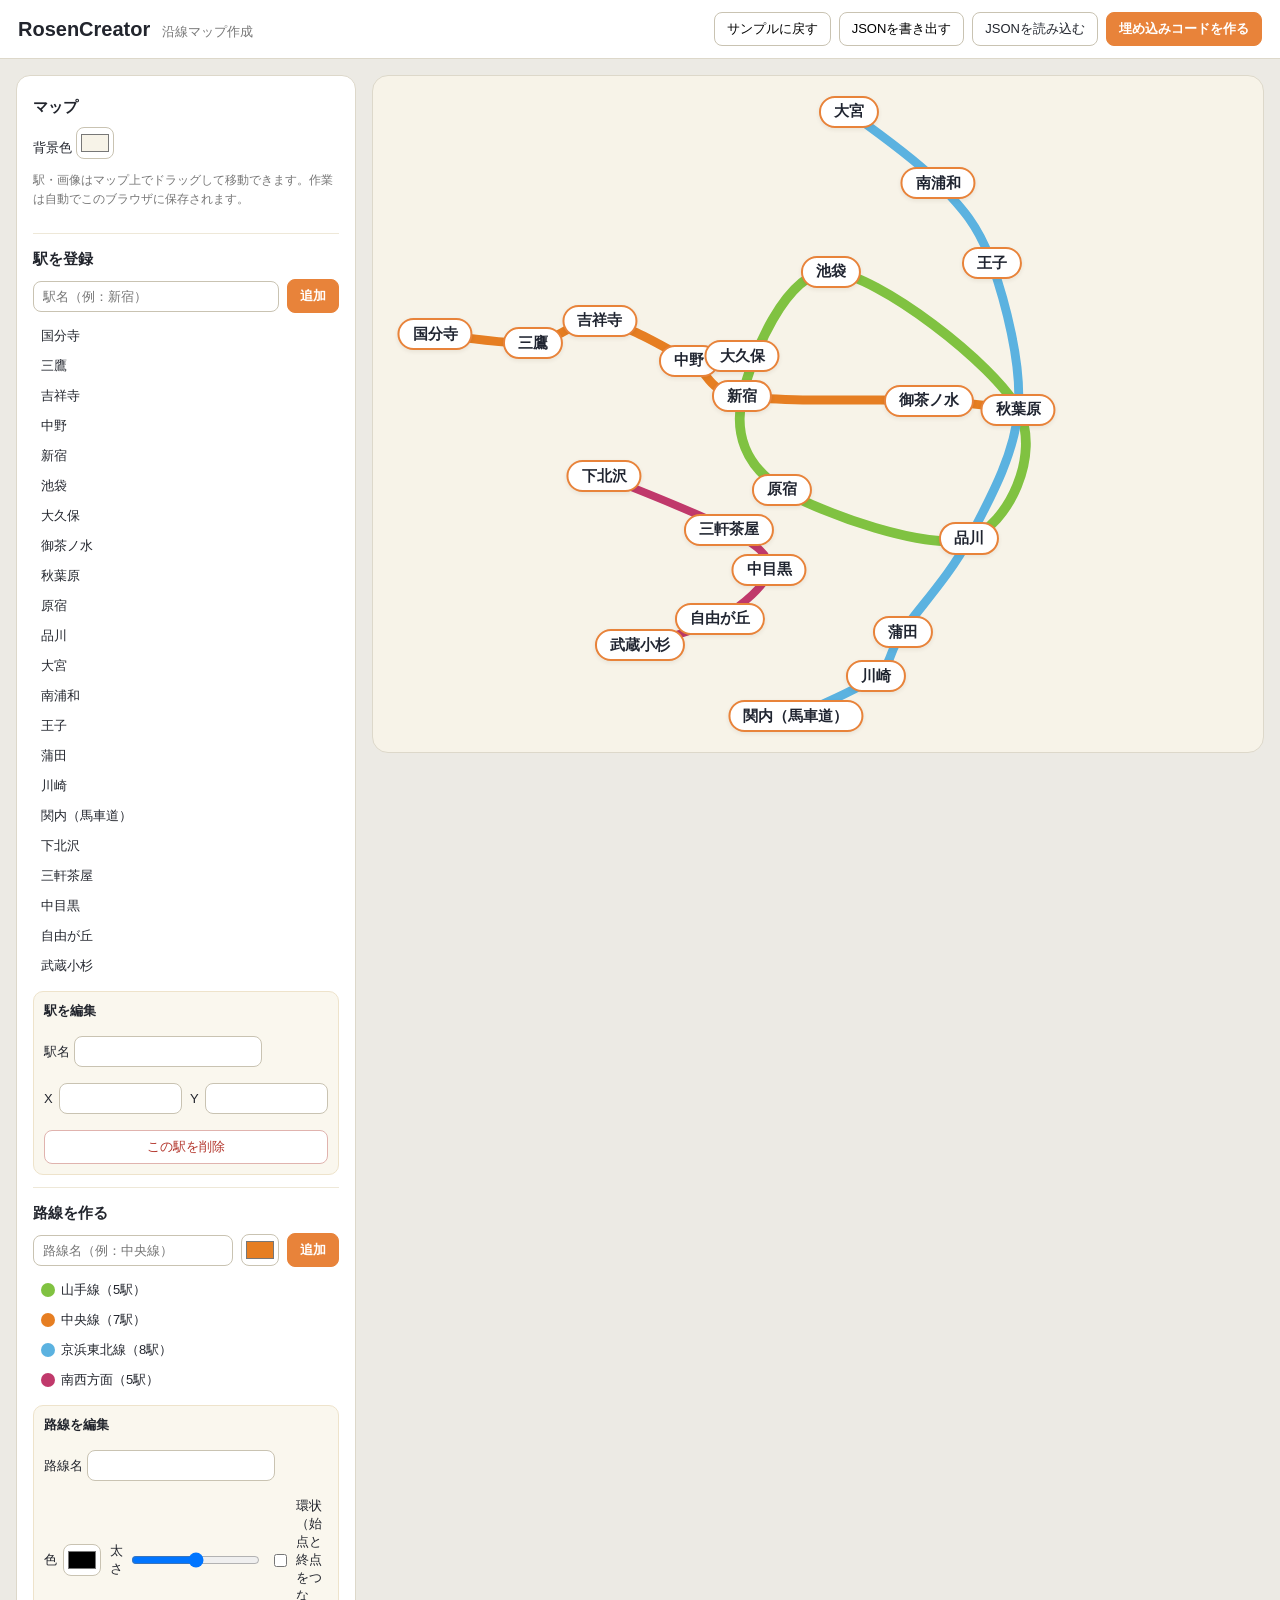
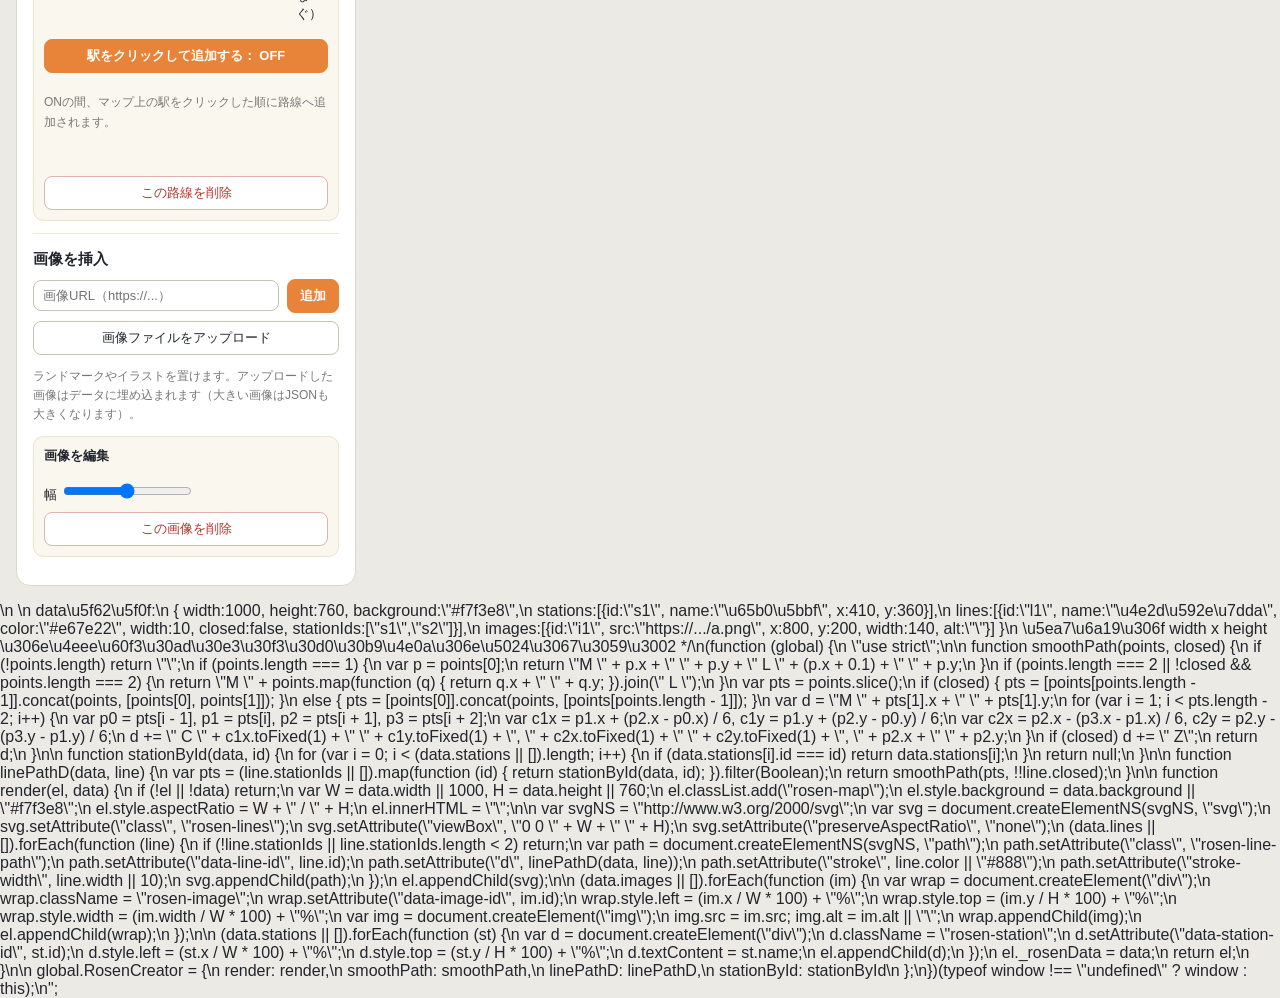
==== RosenCreator.html @ f27e935f "Add single-file RosenCreator.html for local use without a server" ====
<!DOCTYPE html>
<html lang="ja">
<head>
<meta charset="UTF-8">
<meta name="viewport" content="width=device-width, initial-scale=1">
<title>RosenCreator - 沿線マップ作成</title>
<style>
/* RosenCreator - 埋め込み用マップのスタイル (単体でコピペ可能) */
.rosen-map {
  position: relative;
  width: 100%;
  overflow: hidden;
  background: #f7f3e8;
  border-radius: 16px;
  container-type: inline-size;
  font-family: "Hiragino Kaku Gothic ProN", "Hiragino Sans", "Noto Sans JP", sans-serif;
  -webkit-font-smoothing: antialiased;
}
.rosen-map * { box-sizing: border-box; margin: 0; padding: 0; }
.rosen-map svg.rosen-lines {
  position: absolute; inset: 0; width: 100%; height: 100%;
  pointer-events: none;
}
.rosen-map .rosen-line-path {
  fill: none; stroke-linecap: round; stroke-linejoin: round;
}
.rosen-map .rosen-image {
  position: absolute; transform: translate(-50%, -50%);
  pointer-events: none; user-select: none;
}
.rosen-map .rosen-image img {
  display: block; width: 100%; height: auto; pointer-events: none;
}
.rosen-map .rosen-station {
  position: absolute; transform: translate(-50%, -50%);
  background: #fff; color: #1f2430;
  border: 0.28cqw solid #e8833a;
  border-radius: 999px;
  padding: 0.55cqw 1.5cqw;
  font-size: 1.7cqw; font-weight: 700; line-height: 1.25;
  white-space: nowrap;
  box-shadow: 0 0.2cqw 0.5cqw rgba(60, 40, 10, .08);
}
@media (max-width: 560px) {
  .rosen-map .rosen-station { font-size: 2.4cqw; padding: 0.4cqw 1cqw; }
}

</style>
<style>
/* RosenCreator エディタ用スタイル (埋め込みには含まれません) */
* { box-sizing: border-box; }
body { margin: 0; font-family: "Hiragino Kaku Gothic ProN", "Hiragino Sans", "Noto Sans JP", sans-serif; background: #eceae4; color: #22252d; }
.app-header { display: flex; flex-wrap: wrap; gap: 12px; align-items: center; justify-content: space-between; padding: 12px 18px; background: #fff; border-bottom: 1px solid #ddd8ca; }
.app-header h1 { font-size: 20px; margin: 0; }
.app-header h1 span { font-size: 13px; color: #777; font-weight: 500; margin-left: 6px; }
.header-actions { display: flex; flex-wrap: wrap; gap: 8px; align-items: center; }
button, .file-btn { font: inherit; font-size: 13px; border: 1px solid #c9c3b2; background: #fff; border-radius: 8px; padding: 7px 12px; cursor: pointer; }
button:hover, .file-btn:hover { background: #f4f0e4; }
button.primary { background: #e8833a; border-color: #e8833a; color: #fff; font-weight: 700; }
button.primary:hover { background: #d9742a; }
button.danger { color: #b3352b; border-color: #e0b3ae; }
button.active { outline: 2px solid #e8833a; }
input[type="text"], input[type="url"], input[type="number"] { font: inherit; font-size: 13px; padding: 7px 9px; border: 1px solid #c9c3b2; border-radius: 8px; min-width: 0; flex: 1; }
input[type="color"] { width: 38px; height: 32px; border: 1px solid #c9c3b2; border-radius: 8px; background: #fff; padding: 2px; }
.layout { display: grid; grid-template-columns: 340px 1fr; gap: 16px; padding: 16px; align-items: start; }
@media (max-width: 900px) { .layout { grid-template-columns: 1fr; } }
.panel { background: #fff; border: 1px solid #ddd8ca; border-radius: 14px; padding: 6px 16px 16px; }
.panel section { border-bottom: 1px solid #eee8d8; padding: 12px 0; }
.panel section:last-child { border-bottom: none; }
.panel h2 { font-size: 15px; margin: 4px 0 10px; }
.panel h3 { font-size: 13px; margin: 0 0 8px; }
.row { display: flex; gap: 8px; align-items: center; flex-wrap: wrap; margin: 8px 0; }
.row label { display: flex; gap: 6px; align-items: center; font-size: 13px; flex: 1; }
label { font-size: 13px; }
.hint { font-size: 12px; color: #777; line-height: 1.6; }
.item-list, .ordered-list { list-style: none; margin: 8px 0; padding: 0; }
.ordered-list { list-style: decimal inside; }
.item-list li, .ordered-list li { display: flex; gap: 6px; align-items: center; padding: 6px 8px; border-radius: 8px; font-size: 13px; cursor: pointer; }
.item-list li:hover, .ordered-list li:hover { background: #f7f3e8; }
.item-list li.selected { background: #fdeeda; outline: 1px solid #e8833a; }
.item-list .swatch { width: 14px; height: 14px; border-radius: 50%; flex: none; }
.item-list .grow, .ordered-list .grow { flex: 1; }
.item-list button, .ordered-list button { padding: 2px 8px; font-size: 12px; }
.editor-box { background: #faf7ee; border: 1px solid #eee3cb; border-radius: 10px; padding: 10px; margin-top: 10px; display: grid; gap: 8px; }
.file-btn.block { display: block; text-align: center; margin-top: 8px; }
.stage-wrap { min-width: 0; }
#stage { background: #fff; border: 1px solid #ddd8ca; border-radius: 16px; padding: 10px; }
#stage .rosen-station { cursor: grab; }
#stage .rosen-station.selected { outline: 3px solid #2f7fd0; outline-offset: 2px; }
#stage .rosen-image { pointer-events: auto; cursor: grab; }
#stage .rosen-image.selected { outline: 3px solid #2f7fd0; outline-offset: 2px; }
.embed-box { margin-top: 16px; background: #fff; border: 1px solid #ddd8ca; border-radius: 14px; padding: 16px; }
.embed-box textarea { width: 100%; font-family: ui-monospace, Menlo, monospace; font-size: 11px; padding: 10px; border: 1px solid #c9c3b2; border-radius: 8px; background: #fbfaf6; }

</style>
</head>
<body>
<header class="app-header">
  <h1>RosenCreator <span>沿線マップ作成</span></h1>
  <div class="header-actions">
    <button id="btnSample" type="button">サンプルに戻す</button>
    <button id="btnExportJson" type="button">JSONを書き出す</button>
    <label class="file-btn">JSONを読み込む<input id="fileImportJson" type="file" accept=".json,application/json" hidden></label>
    <button id="btnEmbed" type="button" class="primary">埋め込みコードを作る</button>
  </div>
</header>

<div class="layout">
  <aside class="panel">
    <section>
      <h2>マップ</h2>
      <label>背景色 <input id="mapBg" type="color" value="#f7f3e8"></label>
      <p class="hint">駅・画像はマップ上でドラッグして移動できます。作業は自動でこのブラウザに保存されます。</p>
    </section>

    <section>
      <h2>駅を登録</h2>
      <div class="row">
        <input id="stationName" type="text" placeholder="駅名（例：新宿）">
        <button id="btnAddStation" type="button" class="primary">追加</button>
      </div>
      <ul id="stationList" class="item-list"></ul>
      <div id="stationEditor" class="editor-box" hidden>
        <h3>駅を編集</h3>
        <label>駅名 <input id="editStationName" type="text"></label>
        <div class="row">
          <label>X <input id="editStationX" type="number" min="0" max="1000"></label>
          <label>Y <input id="editStationY" type="number" min="0" max="760"></label>
        </div>
        <button id="btnDeleteStation" type="button" class="danger">この駅を削除</button>
      </div>
    </section>

    <section>
      <h2>路線を作る</h2>
      <div class="row">
        <input id="lineName" type="text" placeholder="路線名（例：中央線）">
        <input id="lineColor" type="color" value="#e67e22" title="路線の色">
        <button id="btnAddLine" type="button" class="primary">追加</button>
      </div>
      <ul id="lineList" class="item-list"></ul>
      <div id="lineEditor" class="editor-box" hidden>
        <h3>路線を編集</h3>
        <label>路線名 <input id="editLineName" type="text"></label>
        <div class="row">
          <label>色 <input id="editLineColor" type="color"></label>
          <label>太さ <input id="editLineWidth" type="range" min="4" max="20" step="1"></label>
          <label class="check"><input id="editLineClosed" type="checkbox"> 環状（始点と終点をつなぐ）</label>
        </div>
        <button id="btnPickStations" type="button" class="primary">駅をクリックして追加する： OFF</button>
        <p class="hint">ONの間、マップ上の駅をクリックした順に路線へ追加されます。</p>
        <ol id="lineStations" class="ordered-list"></ol>
        <button id="btnDeleteLine" type="button" class="danger">この路線を削除</button>
      </div>
    </section>

    <section>
      <h2>画像を挿入</h2>
      <div class="row">
        <input id="imageUrl" type="url" placeholder="画像URL（https://...）">
        <button id="btnAddImageUrl" type="button" class="primary">追加</button>
      </div>
      <label class="file-btn block">画像ファイルをアップロード<input id="fileImage" type="file" accept="image/*" hidden></label>
      <p class="hint">ランドマークやイラストを置けます。アップロードした画像はデータに埋め込まれます（大きい画像はJSONも大きくなります）。</p>
      <ul id="imageList" class="item-list"></ul>
      <div id="imageEditor" class="editor-box" hidden>
        <h3>画像を編集</h3>
        <label>幅 <input id="editImageWidth" type="range" min="30" max="500" step="5"></label>
        <button id="btnDeleteImage" type="button" class="danger">この画像を削除</button>
      </div>
    </section>
  </aside>

  <main class="stage-wrap">
    <div id="stage"></div>
    <section id="embedBox" class="embed-box" hidden>
      <h2>埋め込みコード（iframeなし）</h2>
      <p class="hint">下のコードを、表示したいページのHTMLにそのまま貼ってください。CSSとJSの中身を含んだ自己完結版なので、RosenCreatorのファイルを別途置く必要はありません。貼る場所に合わせて <code>&lt;div id="rosen-embed-1"&gt;</code> の部分だけ置き、このコードはその直後（またはページ末尾）でも動きます。</p>
      <textarea id="embedCode" readonly rows="12" spellcheck="false"></textarea>
      <div class="row">
        <button id="btnCopyEmbed" type="button" class="primary">コードをコピー</button>
        <button id="btnDownloadEmbed" type="button">embed.htmlとしてダウンロード</button>
        <button id="btnCloseEmbed" type="button">閉じる</button>
      </div>
      <p id="copyResult" class="hint" role="status"></p>
    </section>
  </main>
</div>

<script>
window.__ROSEN_CSS__ = "/* RosenCreator - \u57cb\u3081\u8fbc\u307f\u7528\u30de\u30c3\u30d7\u306e\u30b9\u30bf\u30a4\u30eb (\u5358\u4f53\u3067\u30b3\u30d4\u30da\u53ef\u80fd) */\n.rosen-map {\n  position: relative;\n  width: 100%;\n  overflow: hidden;\n  background: #f7f3e8;\n  border-radius: 16px;\n  container-type: inline-size;\n  font-family: \"Hiragino Kaku Gothic ProN\", \"Hiragino Sans\", \"Noto Sans JP\", sans-serif;\n  -webkit-font-smoothing: antialiased;\n}\n.rosen-map * { box-sizing: border-box; margin: 0; padding: 0; }\n.rosen-map svg.rosen-lines {\n  position: absolute; inset: 0; width: 100%; height: 100%;\n  pointer-events: none;\n}\n.rosen-map .rosen-line-path {\n  fill: none; stroke-linecap: round; stroke-linejoin: round;\n}\n.rosen-map .rosen-image {\n  position: absolute; transform: translate(-50%, -50%);\n  pointer-events: none; user-select: none;\n}\n.rosen-map .rosen-image img {\n  display: block; width: 100%; height: auto; pointer-events: none;\n}\n.rosen-map .rosen-station {\n  position: absolute; transform: translate(-50%, -50%);\n  background: #fff; color: #1f2430;\n  border: 0.28cqw solid #e8833a;\n  border-radius: 999px;\n  padding: 0.55cqw 1.5cqw;\n  font-size: 1.7cqw; font-weight: 700; line-height: 1.25;\n  white-space: nowrap;\n  box-shadow: 0 0.2cqw 0.5cqw rgba(60, 40, 10, .08);\n}\n@media (max-width: 560px) {\n  .rosen-map .rosen-station { font-size: 2.4cqw; padding: 0.4cqw 1cqw; }\n}\n";
window.__ROSEN_JS__ = "/* RosenCreator - \u57cb\u3081\u8fbc\u307f\u7528\u30ec\u30f3\u30c0\u30e9\u30fc (\u4f9d\u5b58\u30e9\u30a4\u30d6\u30e9\u30ea\u306a\u3057 / iframe\u4e0d\u4f7f\u7528)\n   \u4f7f\u3044\u65b9:\n     <link rel=\"stylesheet\" href=\"rosen.css\">\n     <div id=\"my-rosen\"></div>\n     <script src=\"rosen.js\"></script>\n     <script>RosenCreator.render(document.getElementById('my-rosen'), data);</script>\n   data\u5f62\u5f0f:\n     { width:1000, height:760, background:\"#f7f3e8\",\n       stations:[{id:\"s1\", name:\"\u65b0\u5bbf\", x:410, y:360}],\n       lines:[{id:\"l1\", name:\"\u4e2d\u592e\u7dda\", color:\"#e67e22\", width:10, closed:false, stationIds:[\"s1\",\"s2\"]}],\n       images:[{id:\"i1\", src:\"https://.../a.png\", x:800, y:200, width:140, alt:\"\"}] }\n   \u5ea7\u6a19\u306f width x height \u306e\u4eee\u60f3\u30ad\u30e3\u30f3\u30d0\u30b9\u4e0a\u306e\u5024\u3067\u3059\u3002 */\n(function (global) {\n  \"use strict\";\n\n  function smoothPath(points, closed) {\n    if (!points.length) return \"\";\n    if (points.length === 1) {\n      var p = points[0];\n      return \"M \" + p.x + \" \" + p.y + \" L \" + (p.x + 0.1) + \" \" + p.y;\n    }\n    if (points.length === 2 || !closed && points.length === 2) {\n      return \"M \" + points.map(function (q) { return q.x + \" \" + q.y; }).join(\" L \");\n    }\n    var pts = points.slice();\n    if (closed) { pts = [points[points.length - 1]].concat(points, [points[0], points[1]]); }\n    else { pts = [points[0]].concat(points, [points[points.length - 1]]); }\n    var d = \"M \" + pts[1].x + \" \" + pts[1].y;\n    for (var i = 1; i < pts.length - 2; i++) {\n      var p0 = pts[i - 1], p1 = pts[i], p2 = pts[i + 1], p3 = pts[i + 2];\n      var c1x = p1.x + (p2.x - p0.x) / 6, c1y = p1.y + (p2.y - p0.y) / 6;\n      var c2x = p2.x - (p3.x - p1.x) / 6, c2y = p2.y - (p3.y - p1.y) / 6;\n      d += \" C \" + c1x.toFixed(1) + \" \" + c1y.toFixed(1) + \", \" + c2x.toFixed(1) + \" \" + c2y.toFixed(1) + \", \" + p2.x + \" \" + p2.y;\n    }\n    if (closed) d += \" Z\";\n    return d;\n  }\n\n  function stationById(data, id) {\n    for (var i = 0; i < (data.stations || []).length; i++) {\n      if (data.stations[i].id === id) return data.stations[i];\n    }\n    return null;\n  }\n\n  function linePathD(data, line) {\n    var pts = (line.stationIds || []).map(function (id) { return stationById(data, id); }).filter(Boolean);\n    return smoothPath(pts, !!line.closed);\n  }\n\n  function render(el, data) {\n    if (!el || !data) return;\n    var W = data.width || 1000, H = data.height || 760;\n    el.classList.add(\"rosen-map\");\n    el.style.background = data.background || \"#f7f3e8\";\n    el.style.aspectRatio = W + \" / \" + H;\n    el.innerHTML = \"\";\n\n    var svgNS = \"http://www.w3.org/2000/svg\";\n    var svg = document.createElementNS(svgNS, \"svg\");\n    svg.setAttribute(\"class\", \"rosen-lines\");\n    svg.setAttribute(\"viewBox\", \"0 0 \" + W + \" \" + H);\n    svg.setAttribute(\"preserveAspectRatio\", \"none\");\n    (data.lines || []).forEach(function (line) {\n      if (!line.stationIds || line.stationIds.length < 2) return;\n      var path = document.createElementNS(svgNS, \"path\");\n      path.setAttribute(\"class\", \"rosen-line-path\");\n      path.setAttribute(\"data-line-id\", line.id);\n      path.setAttribute(\"d\", linePathD(data, line));\n      path.setAttribute(\"stroke\", line.color || \"#888\");\n      path.setAttribute(\"stroke-width\", line.width || 10);\n      svg.appendChild(path);\n    });\n    el.appendChild(svg);\n\n    (data.images || []).forEach(function (im) {\n      var wrap = document.createElement(\"div\");\n      wrap.className = \"rosen-image\";\n      wrap.setAttribute(\"data-image-id\", im.id);\n      wrap.style.left = (im.x / W * 100) + \"%\";\n      wrap.style.top = (im.y / H * 100) + \"%\";\n      wrap.style.width = (im.width / W * 100) + \"%\";\n      var img = document.createElement(\"img\");\n      img.src = im.src; img.alt = im.alt || \"\";\n      wrap.appendChild(img);\n      el.appendChild(wrap);\n    });\n\n    (data.stations || []).forEach(function (st) {\n      var d = document.createElement(\"div\");\n      d.className = \"rosen-station\";\n      d.setAttribute(\"data-station-id\", st.id);\n      d.style.left = (st.x / W * 100) + \"%\";\n      d.style.top = (st.y / H * 100) + \"%\";\n      d.textContent = st.name;\n      el.appendChild(d);\n    });\n    el._rosenData = data;\n    return el;\n  }\n\n  global.RosenCreator = {\n    render: render,\n    smoothPath: smoothPath,\n    linePathD: linePathD,\n    stationById: stationById\n  };\n})(typeof window !== \"undefined\" ? window : this);\n";
</script>
<script>
/* RosenCreator - 埋め込み用レンダラー (依存ライブラリなし / iframe不使用)
   使い方:
     <link rel="stylesheet" href="rosen.css">
     <div id="my-rosen"></div>
     <script src="rosen.js"><\/script>
     <script>RosenCreator.render(document.getElementById('my-rosen'), data);<\/script>
   data形式:
     { width:1000, height:760, background:"#f7f3e8",
       stations:[{id:"s1", name:"新宿", x:410, y:360}],
       lines:[{id:"l1", name:"中央線", color:"#e67e22", width:10, closed:false, stationIds:["s1","s2"]}],
       images:[{id:"i1", src:"https://.../a.png", x:800, y:200, width:140, alt:""}] }
   座標は width x height の仮想キャンバス上の値です。 */
(function (global) {
  "use strict";

  function smoothPath(points, closed) {
    if (!points.length) return "";
    if (points.length === 1) {
      var p = points[0];
      return "M " + p.x + " " + p.y + " L " + (p.x + 0.1) + " " + p.y;
    }
    if (points.length === 2 || !closed && points.length === 2) {
      return "M " + points.map(function (q) { return q.x + " " + q.y; }).join(" L ");
    }
    var pts = points.slice();
    if (closed) { pts = [points[points.length - 1]].concat(points, [points[0], points[1]]); }
    else { pts = [points[0]].concat(points, [points[points.length - 1]]); }
    var d = "M " + pts[1].x + " " + pts[1].y;
    for (var i = 1; i < pts.length - 2; i++) {
      var p0 = pts[i - 1], p1 = pts[i], p2 = pts[i + 1], p3 = pts[i + 2];
      var c1x = p1.x + (p2.x - p0.x) / 6, c1y = p1.y + (p2.y - p0.y) / 6;
      var c2x = p2.x - (p3.x - p1.x) / 6, c2y = p2.y - (p3.y - p1.y) / 6;
      d += " C " + c1x.toFixed(1) + " " + c1y.toFixed(1) + ", " + c2x.toFixed(1) + " " + c2y.toFixed(1) + ", " + p2.x + " " + p2.y;
    }
    if (closed) d += " Z";
    return d;
  }

  function stationById(data, id) {
    for (var i = 0; i < (data.stations || []).length; i++) {
      if (data.stations[i].id === id) return data.stations[i];
    }
    return null;
  }

  function linePathD(data, line) {
    var pts = (line.stationIds || []).map(function (id) { return stationById(data, id); }).filter(Boolean);
    return smoothPath(pts, !!line.closed);
  }

  function render(el, data) {
    if (!el || !data) return;
    var W = data.width || 1000, H = data.height || 760;
    el.classList.add("rosen-map");
    el.style.background = data.background || "#f7f3e8";
    el.style.aspectRatio = W + " / " + H;
    el.innerHTML = "";

    var svgNS = "http://www.w3.org/2000/svg";
    var svg = document.createElementNS(svgNS, "svg");
    svg.setAttribute("class", "rosen-lines");
    svg.setAttribute("viewBox", "0 0 " + W + " " + H);
    svg.setAttribute("preserveAspectRatio", "none");
    (data.lines || []).forEach(function (line) {
      if (!line.stationIds || line.stationIds.length < 2) return;
      var path = document.createElementNS(svgNS, "path");
      path.setAttribute("class", "rosen-line-path");
      path.setAttribute("data-line-id", line.id);
      path.setAttribute("d", linePathD(data, line));
      path.setAttribute("stroke", line.color || "#888");
      path.setAttribute("stroke-width", line.width || 10);
      svg.appendChild(path);
    });
    el.appendChild(svg);

    (data.images || []).forEach(function (im) {
      var wrap = document.createElement("div");
      wrap.className = "rosen-image";
      wrap.setAttribute("data-image-id", im.id);
      wrap.style.left = (im.x / W * 100) + "%";
      wrap.style.top = (im.y / H * 100) + "%";
      wrap.style.width = (im.width / W * 100) + "%";
      var img = document.createElement("img");
      img.src = im.src; img.alt = im.alt || "";
      wrap.appendChild(img);
      el.appendChild(wrap);
    });

    (data.stations || []).forEach(function (st) {
      var d = document.createElement("div");
      d.className = "rosen-station";
      d.setAttribute("data-station-id", st.id);
      d.style.left = (st.x / W * 100) + "%";
      d.style.top = (st.y / H * 100) + "%";
      d.textContent = st.name;
      el.appendChild(d);
    });
    el._rosenData = data;
    return el;
  }

  global.RosenCreator = {
    render: render,
    smoothPath: smoothPath,
    linePathD: linePathD,
    stationById: stationById
  };
})(typeof window !== "undefined" ? window : this);

</script>
<script>
/* RosenCreator エディタ */
(function () {
  "use strict";
  var STORAGE_KEY = "rosencreator-data-v1";
  var uid = function (p) { return p + Math.random().toString(36).slice(2, 9); };

  function sampleData() {
    function S(name, x, y) { return { id: uid("s"), name: name, x: x, y: y }; }
    var st = {};
    [["国分寺",70,290],["三鷹",180,300],["吉祥寺",255,275],["中野",355,320],["新宿",415,360],
     ["池袋",515,220],["大久保",415,315],["御茶ノ水",625,365],["秋葉原",725,375],["原宿",460,465],
     ["品川",670,520],["大宮",535,40],["南浦和",635,120],["王子",695,210],["蒲田",595,625],
     ["川崎",565,675],["関内（馬車道）",475,720],["下北沢",260,450],["三軒茶屋",400,510],
     ["中目黒",445,555],["自由が丘",390,610],["武蔵小杉",300,640]
    ].forEach(function (a) { st[a[0]] = S(a[0], a[1], a[2]); });
    function ids(names) { return names.map(function (n) { return st[n].id; }); }
    return {
      width: 1000, height: 760, background: "#f7f3e8",
      stations: Object.values(st),
      lines: [
        { id: uid("l"), name: "山手線", color: "#80c241", width: 11, closed: true, stationIds: ids(["池袋","新宿","原宿","品川","秋葉原"]) },
        { id: uid("l"), name: "中央線", color: "#e67e22", width: 10, closed: false, stationIds: ids(["国分寺","三鷹","吉祥寺","中野","新宿","御茶ノ水","秋葉原"]) },
        { id: uid("l"), name: "京浜東北線", color: "#5bb2e0", width: 10, closed: false, stationIds: ids(["大宮","南浦和","王子","秋葉原","品川","蒲田","川崎","関内（馬車道）"]) },
        { id: uid("l"), name: "南西方面", color: "#c0396b", width: 9, closed: false, stationIds: ids(["下北沢","三軒茶屋","中目黒","自由が丘","武蔵小杉"]) }
      ],
      images: []
    };
  }

  var data;
  try { data = JSON.parse(localStorage.getItem(STORAGE_KEY)) || sampleData(); }
  catch (e) { data = sampleData(); }
  if (!data.stations) data = sampleData();

  var selected = { type: null, id: null }; // type: station|line|image
  var picking = false;

  var $ = function (id) { return document.getElementById(id); };
  var stage = $("stage");

  function save() { try { localStorage.setItem(STORAGE_KEY, JSON.stringify(data)); } catch (e) {} }
  function findStation(id) { return data.stations.find(function (s) { return s.id === id; }); }
  function findLine(id) { return data.lines.find(function (l) { return l.id === id; }); }
  function findImage(id) { return data.images.find(function (i) { return i.id === id; }); }

  /* ---------- 描画 ---------- */
  function render() {
    RosenCreator.render(stage, data);
    stage.querySelectorAll(".rosen-station").forEach(function (el) {
      var id = el.getAttribute("data-station-id");
      if (selected.type === "station" && selected.id === id) el.classList.add("selected");
      el.addEventListener("pointerdown", function (ev) { onStationPointer(ev, id, el); });
    });
    stage.querySelectorAll(".rosen-image").forEach(function (el) {
      var id = el.getAttribute("data-image-id");
      if (selected.type === "image" && selected.id === id) el.classList.add("selected");
      el.addEventListener("pointerdown", function (ev) { onImagePointer(ev, id, el); });
    });
    renderLists();
    renderEditors();
  }

  function dragHandler(ev, obj, el, kind) {
    ev.preventDefault();
    select(kind, obj.id);
    var rect = stage.querySelector(".rosen-map").getBoundingClientRect();
    var moved = false;
    function move(e) {
      moved = true;
      var x = (e.clientX - rect.left) / rect.width * data.width;
      var y = (e.clientY - rect.top) / rect.height * data.height;
      obj.x = Math.round(Math.max(0, Math.min(data.width, x)));
      obj.y = Math.round(Math.max(0, Math.min(data.height, y)));
      el.style.left = (obj.x / data.width * 100) + "%";
      el.style.top = (obj.y / data.height * 100) + "%";
      if (kind === "station") {
        stage.querySelectorAll(".rosen-line-path").forEach(function (p) {
          var line = findLine(p.getAttribute("data-line-id"));
          if (line) p.setAttribute("d", RosenCreator.linePathD(data, line));
        });
      }
    }
    function up() {
      window.removeEventListener("pointermove", move);
      window.removeEventListener("pointerup", up);
      save(); render();
    }
    window.addEventListener("pointermove", move);
    window.addEventListener("pointerup", up);
  }
  function onStationPointer(ev, id, el) {
    if (picking && selected.type === "line") {
      ev.preventDefault();
      var line = findLine(selected.id);
      if (line && line.stationIds[line.stationIds.length - 1] !== id) {
        line.stationIds.push(id); save(); render();
      }
      return;
    }
    var s = findStation(id); if (s) dragHandler(ev, s, el, "station");
  }
  function onImagePointer(ev, id, el) { var im = findImage(id); if (im) dragHandler(ev, im, el, "image"); }

  function select(type, id) { selected = { type: type, id: id }; if (type !== "line") picking = false; }

  /* ---------- 一覧 ---------- */
  function renderLists() {
    var sl = $("stationList"); sl.innerHTML = "";
    data.stations.forEach(function (s) {
      var li = document.createElement("li");
      if (selected.type === "station" && selected.id === s.id) li.className = "selected";
      li.innerHTML = "<span class='grow'></span>";
      li.querySelector(".grow").textContent = s.name;
      li.addEventListener("click", function () { select("station", s.id); render(); });
      sl.appendChild(li);
    });
    var ll = $("lineList"); ll.innerHTML = "";
    data.lines.forEach(function (l) {
      var li = document.createElement("li");
      if (selected.type === "line" && selected.id === l.id) li.className = "selected";
      li.innerHTML = "<span class='swatch'></span><span class='grow'></span>";
      li.querySelector(".swatch").style.background = l.color;
      li.querySelector(".grow").textContent = l.name + "（" + l.stationIds.length + "駅）";
      li.addEventListener("click", function () { select("line", l.id); render(); });
      ll.appendChild(li);
    });
    var il = $("imageList"); il.innerHTML = "";
    data.images.forEach(function (im, idx) {
      var li = document.createElement("li");
      if (selected.type === "image" && selected.id === im.id) li.className = "selected";
      li.innerHTML = "<span class='grow'></span>";
      li.querySelector(".grow").textContent = im.alt || ("画像 " + (idx + 1));
      li.addEventListener("click", function () { select("image", im.id); render(); });
      il.appendChild(li);
    });
  }

  /* ---------- 編集パネル ---------- */
  function renderEditors() {
    var s = selected.type === "station" ? findStation(selected.id) : null;
    $("stationEditor").hidden = !s;
    if (s) { $("editStationName").value = s.name; $("editStationX").value = s.x; $("editStationY").value = s.y; }

    var l = selected.type === "line" ? findLine(selected.id) : null;
    $("lineEditor").hidden = !l;
    if (l) {
      $("editLineName").value = l.name; $("editLineColor").value = l.color;
      $("editLineWidth").value = l.width || 10; $("editLineClosed").checked = !!l.closed;
      $("btnPickStations").textContent = "駅をクリックして追加する： " + (picking ? "ON" : "OFF");
      $("btnPickStations").classList.toggle("active", picking);
      var ol = $("lineStations"); ol.innerHTML = "";
      l.stationIds.forEach(function (sid, i) {
        var stn = findStation(sid);
        var li = document.createElement("li");
        li.innerHTML = "<span class='grow'></span>";
        li.querySelector(".grow").textContent = stn ? stn.name : "(削除済み)";
        [["↑", -1], ["↓", 1]].forEach(function (mv) {
          var b = document.createElement("button"); b.type = "button"; b.textContent = mv[0];
          b.addEventListener("click", function () {
            var j = i + mv[1]; if (j < 0 || j >= l.stationIds.length) return;
            var t = l.stationIds[i]; l.stationIds[i] = l.stationIds[j]; l.stationIds[j] = t; save(); render();
          });
          li.appendChild(b);
        });
        var del = document.createElement("button"); del.type = "button"; del.textContent = "外す";
        del.addEventListener("click", function () { l.stationIds.splice(i, 1); save(); render(); });
        li.appendChild(del);
        ol.appendChild(li);
      });
    }

    var im = selected.type === "image" ? findImage(selected.id) : null;
    $("imageEditor").hidden = !im;
    if (im) $("editImageWidth").value = im.width;
  }

  /* ---------- イベント ---------- */
  $("mapBg").value = data.background || "#f7f3e8";
  $("mapBg").addEventListener("input", function () { data.background = this.value; save(); render(); });

  $("btnAddStation").addEventListener("click", function () {
    var name = $("stationName").value.trim(); if (!name) return;
    var s = { id: uid("s"), name: name, x: 120 + Math.round(Math.random() * 120), y: 120 + Math.round(Math.random() * 120) };
    data.stations.push(s); $("stationName").value = ""; select("station", s.id); save(); render();
  });
  $("stationName").addEventListener("keydown", function (e) { if (e.key === "Enter") $("btnAddStation").click(); });
  $("editStationName").addEventListener("input", function () { var s = findStation(selected.id); if (s) { s.name = this.value; save(); renderLists(); stage.querySelectorAll(".rosen-station").forEach(function (el) { if (el.getAttribute("data-station-id") === s.id) el.textContent = s.name; }); } });
  ["editStationX", "editStationY"].forEach(function (id) {
    $(id).addEventListener("change", function () {
      var s = findStation(selected.id); if (!s) return;
      s.x = Number($("editStationX").value) || 0; s.y = Number($("editStationY").value) || 0; save(); render();
    });
  });
  $("btnDeleteStation").addEventListener("click", function () {
    var s = findStation(selected.id); if (!s) return;
    data.stations = data.stations.filter(function (x) { return x.id !== s.id; });
    data.lines.forEach(function (l) { l.stationIds = l.stationIds.filter(function (id) { return id !== s.id; }); });
    select(null, null); save(); render();
  });

  $("btnAddLine").addEventListener("click", function () {
    var name = $("lineName").value.trim() || "新しい路線";
    var l = { id: uid("l"), name: name, color: $("lineColor").value, width: 10, closed: false, stationIds: [] };
    data.lines.push(l); $("lineName").value = ""; select("line", l.id); picking = true; save(); render();
  });
  $("editLineName").addEventListener("input", function () { var l = findLine(selected.id); if (l) { l.name = this.value; save(); renderLists(); } });
  $("editLineColor").addEventListener("input", function () { var l = findLine(selected.id); if (l) { l.color = this.value; save(); render(); } });
  $("editLineWidth").addEventListener("input", function () { var l = findLine(selected.id); if (l) { l.width = Number(this.value); save(); render(); } });
  $("editLineClosed").addEventListener("change", function () { var l = findLine(selected.id); if (l) { l.closed = this.checked; save(); render(); } });
  $("btnPickStations").addEventListener("click", function () { picking = !picking; render(); });
  $("btnDeleteLine").addEventListener("click", function () {
    data.lines = data.lines.filter(function (x) { return x.id !== selected.id; });
    select(null, null); save(); render();
  });

  $("btnAddImageUrl").addEventListener("click", function () {
    var url = $("imageUrl").value.trim(); if (!url) return;
    var im = { id: uid("i"), src: url, x: 800, y: 160, width: 150, alt: "画像" };
    data.images.push(im); $("imageUrl").value = ""; select("image", im.id); save(); render();
  });
  $("fileImage").addEventListener("change", function () {
    var f = this.files[0]; if (!f) return;
    var r = new FileReader();
    r.onload = function () {
      var im = { id: uid("i"), src: r.result, x: 800, y: 160, width: 180, alt: f.name };
      data.images.push(im); select("image", im.id); save(); render();
    };
    r.readAsDataURL(f); this.value = "";
  });
  $("editImageWidth").addEventListener("input", function () { var im = findImage(selected.id); if (im) { im.width = Number(this.value); save(); render(); } });
  $("btnDeleteImage").addEventListener("click", function () {
    data.images = data.images.filter(function (x) { return x.id !== selected.id; });
    select(null, null); save(); render();
  });

  $("btnSample").addEventListener("click", function () { data = sampleData(); select(null, null); $("mapBg").value = data.background; save(); render(); });
  $("btnExportJson").addEventListener("click", function () {
    var blob = new Blob([JSON.stringify(data, null, 2)], { type: "application/json" });
    var a = document.createElement("a"); a.href = URL.createObjectURL(blob); a.download = "rosen-data.json"; a.click();
    setTimeout(function () { URL.revokeObjectURL(a.href); }, 2000);
  });
  $("fileImportJson").addEventListener("change", function () {
    var f = this.files[0]; if (!f) return;
    f.text().then(function (t) {
      try { var d = JSON.parse(t); if (!d.stations || !d.lines) throw new Error("形式が違います"); data = d; select(null, null); save(); render(); }
      catch (e) { alert("JSONを読み込めませんでした: " + e.message); }
    });
    this.value = "";
  });

  /* ---------- 埋め込みコード (iframeなし・自己完結) ---------- */
  function buildEmbed(cssText, jsText) {
    var id = "rosen-embed-1";
    var parts = [];
    parts.push('<div id="' + id + '"></div>');
    if (cssText) parts.push("<style>\n" + cssText + "\n</style>");
    else parts.push('<link rel="stylesheet" href="rosen.css">');
    if (jsText) parts.push("<script>\n" + jsText + "\n<\/script>");
    else parts.push('<script src="rosen.js"><\/script>');
    parts.push("<script>\nRosenCreator.render(document.getElementById('" + id + "'), " + JSON.stringify(data) + ");\n<\/script>");
    return parts.join("\n");
  }
  $("btnEmbed").addEventListener("click", function () {
    $("embedBox").hidden = false;
    if (window.__ROSEN_CSS__ && window.__ROSEN_JS__) {
      $("embedCode").value = buildEmbed(window.__ROSEN_CSS__, window.__ROSEN_JS__);
      $("embedBox").scrollIntoView({ behavior: "smooth", block: "nearest" });
      return;
    }
    Promise.all([
      fetch("rosen.css").then(function (r) { return r.text(); }).catch(function () { return null; }),
      fetch("rosen.js").then(function (r) { return r.text(); }).catch(function () { return null; })
    ]).then(function (res) {
      $("embedCode").value = buildEmbed(res[0], res[1]);
      $("embedBox").scrollIntoView({ behavior: "smooth", block: "nearest" });
    });
  });
  $("btnCopyEmbed").addEventListener("click", function () {
    $("embedCode").select();
    var done = function () { $("copyResult").textContent = "コピーしました。表示したいページのHTMLに貼ってください。"; };
    if (navigator.clipboard && navigator.clipboard.writeText) navigator.clipboard.writeText($("embedCode").value).then(done, function () { document.execCommand("copy"); done(); });
    else { document.execCommand("copy"); done(); }
  });
  $("btnDownloadEmbed").addEventListener("click", function () {
    var html = "<!DOCTYPE html>\n<html lang=\"ja\"><head><meta charset=\"UTF-8\"><title>Rosen Embed</title></head><body>\n" + $("embedCode").value + "\n</body></html>";
    var blob = new Blob([html], { type: "text/html" });
    var a = document.createElement("a"); a.href = URL.createObjectURL(blob); a.download = "embed.html"; a.click();
    setTimeout(function () { URL.revokeObjectURL(a.href); }, 2000);
  });
  $("btnCloseEmbed").addEventListener("click", function () { $("embedBox").hidden = true; });

  render();
})();

</script>
</body>
</html>
---- rosen.css ----
/* RosenCreator - 埋め込み用マップのスタイル (単体でコピペ可能) */
.rosen-map {
  position: relative;
  width: 100%;
  overflow: hidden;
  background: #f7f3e8;
  border-radius: 16px;
  container-type: inline-size;
  font-family: "Hiragino Kaku Gothic ProN", "Hiragino Sans", "Noto Sans JP", sans-serif;
  -webkit-font-smoothing: antialiased;
}
.rosen-map * { box-sizing: border-box; margin: 0; padding: 0; }
.rosen-map svg.rosen-lines {
  position: absolute; inset: 0; width: 100%; height: 100%;
  pointer-events: none;
}
.rosen-map .rosen-line-path {
  fill: none; stroke-linecap: round; stroke-linejoin: round;
}
.rosen-map .rosen-image {
  position: absolute; transform: translate(-50%, -50%);
  pointer-events: none; user-select: none;
}
.rosen-map .rosen-image img {
  display: block; width: 100%; height: auto; pointer-events: none;
}
.rosen-map .rosen-station {
  position: absolute; transform: translate(-50%, -50%);
  background: #fff; color: #1f2430;
  border: 0.28cqw solid #e8833a;
  border-radius: 999px;
  padding: 0.55cqw 1.5cqw;
  font-size: 1.7cqw; font-weight: 700; line-height: 1.25;
  white-space: nowrap;
  box-shadow: 0 0.2cqw 0.5cqw rgba(60, 40, 10, .08);
}
@media (max-width: 560px) {
  .rosen-map .rosen-station { font-size: 2.4cqw; padding: 0.4cqw 1cqw; }
}
---- rosen.css ----
/* RosenCreator - 埋め込み用マップのスタイル (単体でコピペ可能) */
.rosen-map {
  position: relative;
  width: 100%;
  overflow: hidden;
  background: #f7f3e8;
  border-radius: 16px;
  container-type: inline-size;
  font-family: "Hiragino Kaku Gothic ProN", "Hiragino Sans", "Noto Sans JP", sans-serif;
  -webkit-font-smoothing: antialiased;
}
.rosen-map * { box-sizing: border-box; margin: 0; padding: 0; }
.rosen-map svg.rosen-lines {
  position: absolute; inset: 0; width: 100%; height: 100%;
  pointer-events: none;
}
.rosen-map .rosen-line-path {
  fill: none; stroke-linecap: round; stroke-linejoin: round;
}
.rosen-map .rosen-image {
  position: absolute; transform: translate(-50%, -50%);
  pointer-events: none; user-select: none;
}
.rosen-map .rosen-image img {
  display: block; width: 100%; height: auto; pointer-events: none;
}
.rosen-map .rosen-station {
  position: absolute; transform: translate(-50%, -50%);
  background: #fff; color: #1f2430;
  border: 0.28cqw solid #e8833a;
  border-radius: 999px;
  padding: 0.55cqw 1.5cqw;
  font-size: 1.7cqw; font-weight: 700; line-height: 1.25;
  white-space: nowrap;
  box-shadow: 0 0.2cqw 0.5cqw rgba(60, 40, 10, .08);
}
@media (max-width: 560px) {
  .rosen-map .rosen-station { font-size: 2.4cqw; padding: 0.4cqw 1cqw; }
}
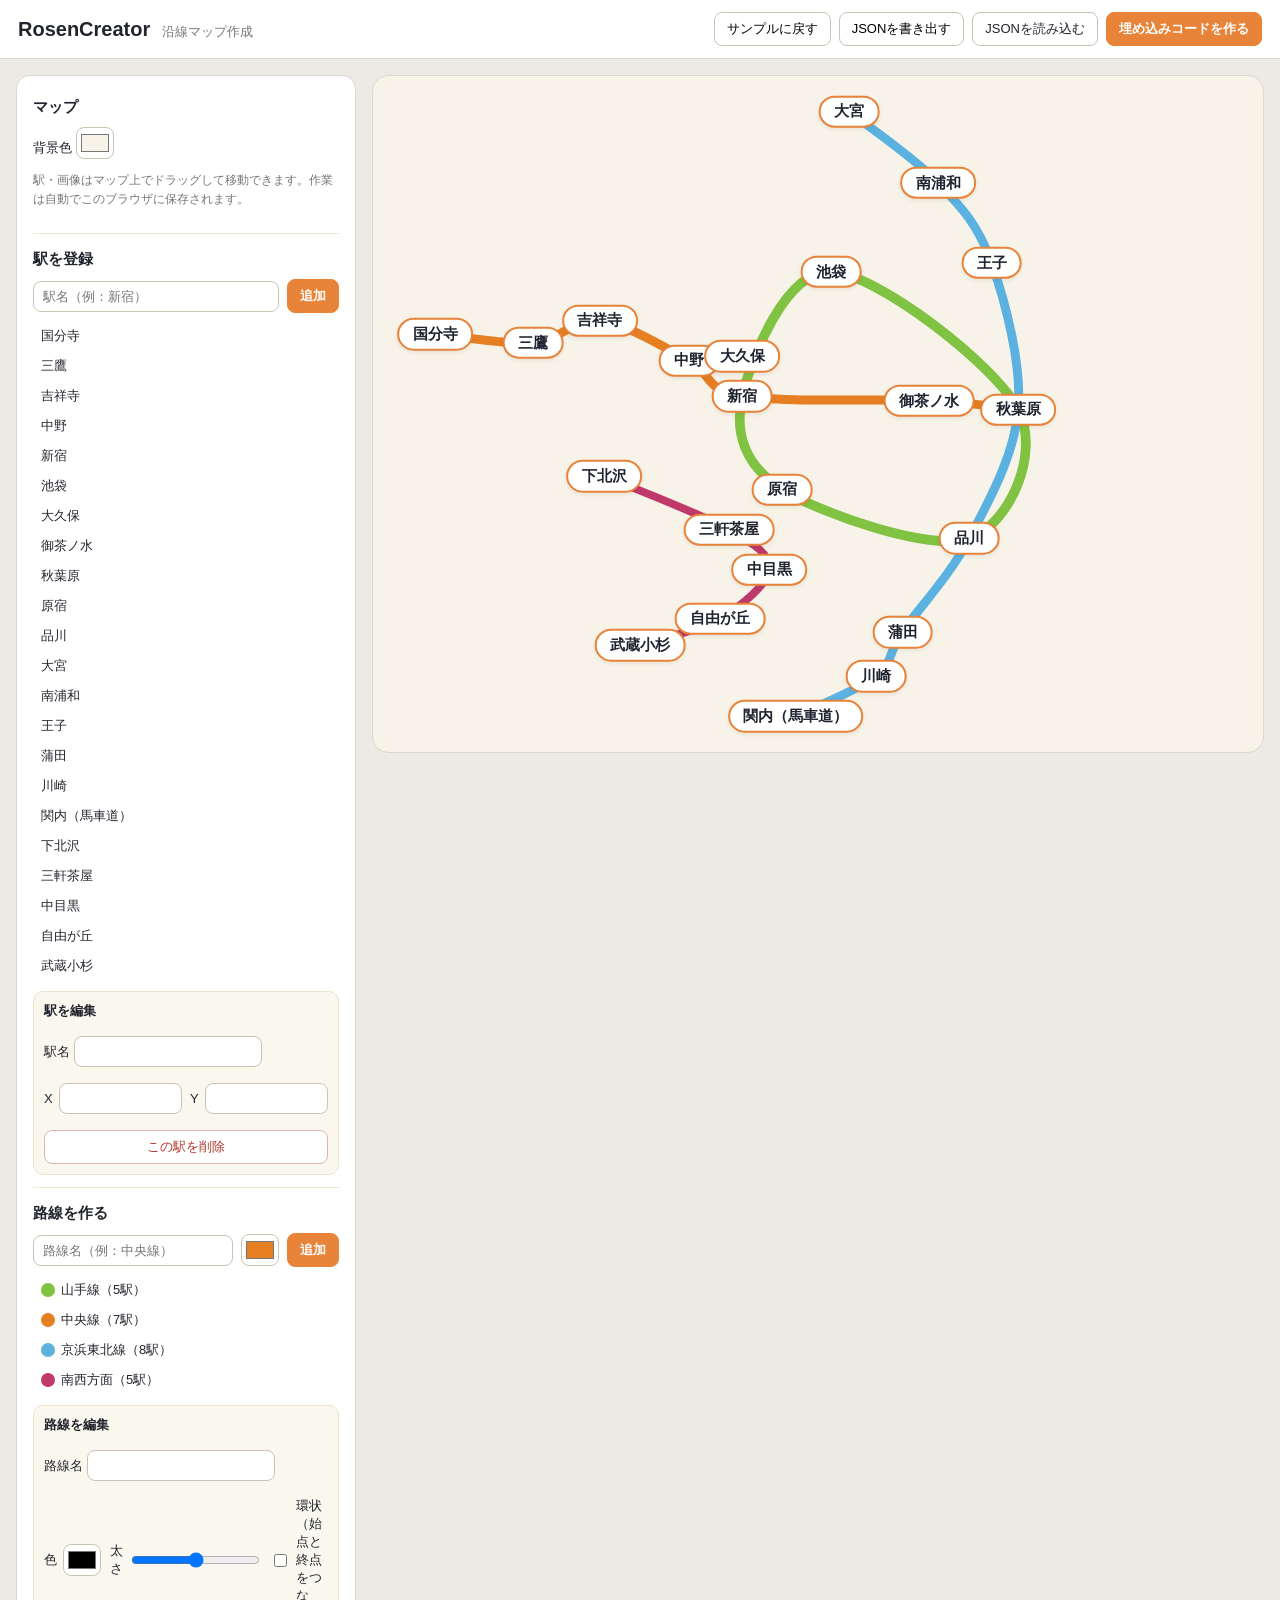
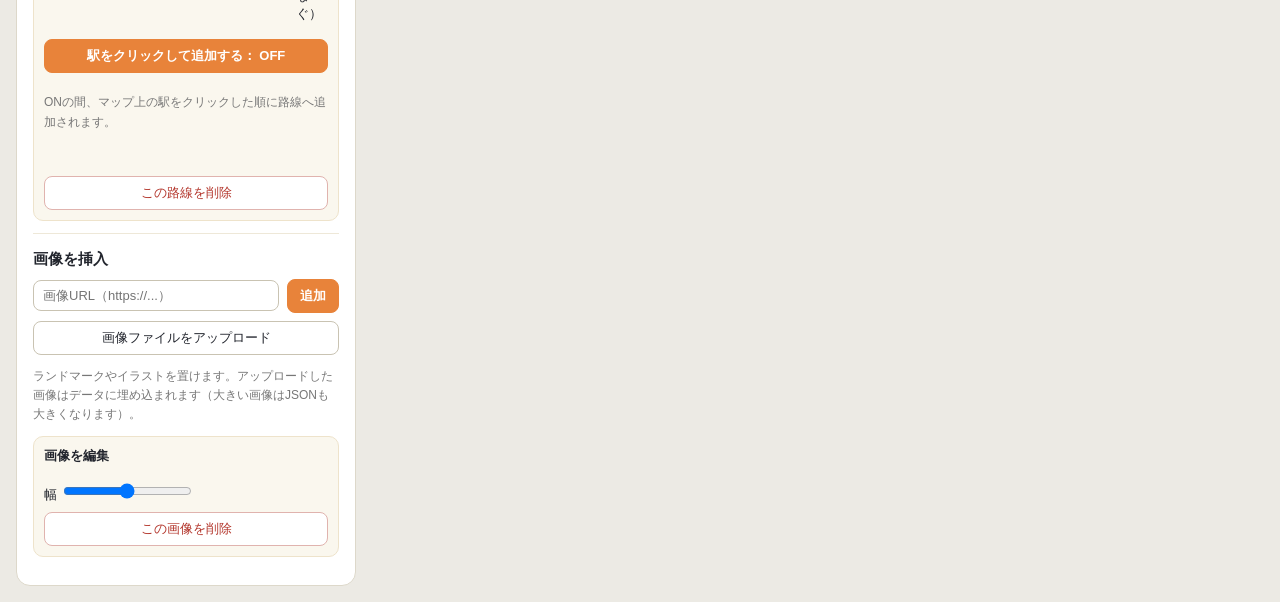
==== commit bc06d371: "Fix station dragging and single-file script leak" ====
--- a/RosenCreator.html
+++ b/RosenCreator.html
@@ -84,7 +84,7 @@
 .editor-box { background: #faf7ee; border: 1px solid #eee3cb; border-radius: 10px; padding: 10px; margin-top: 10px; display: grid; gap: 8px; }
 .file-btn.block { display: block; text-align: center; margin-top: 8px; }
 .stage-wrap { min-width: 0; }
-#stage { background: #fff; border: 1px solid #ddd8ca; border-radius: 16px; padding: 10px; }
+#stage { background: #fff; border: 1px solid #ddd8ca; border-radius: 16px; padding: 0; overflow: hidden; }
 #stage .rosen-station { cursor: grab; }
 #stage .rosen-station.selected { outline: 3px solid #2f7fd0; outline-offset: 2px; }
 #stage .rosen-image { pointer-events: auto; cursor: grab; }
@@ -189,15 +189,14 @@
 
 <script>
 window.__ROSEN_CSS__ = "/* RosenCreator - \u57cb\u3081\u8fbc\u307f\u7528\u30de\u30c3\u30d7\u306e\u30b9\u30bf\u30a4\u30eb (\u5358\u4f53\u3067\u30b3\u30d4\u30da\u53ef\u80fd) */\n.rosen-map {\n  position: relative;\n  width: 100%;\n  overflow: hidden;\n  background: #f7f3e8;\n  border-radius: 16px;\n  container-type: inline-size;\n  font-family: \"Hiragino Kaku Gothic ProN\", \"Hiragino Sans\", \"Noto Sans JP\", sans-serif;\n  -webkit-font-smoothing: antialiased;\n}\n.rosen-map * { box-sizing: border-box; margin: 0; padding: 0; }\n.rosen-map svg.rosen-lines {\n  position: absolute; inset: 0; width: 100%; height: 100%;\n  pointer-events: none;\n}\n.rosen-map .rosen-line-path {\n  fill: none; stroke-linecap: round; stroke-linejoin: round;\n}\n.rosen-map .rosen-image {\n  position: absolute; transform: translate(-50%, -50%);\n  pointer-events: none; user-select: none;\n}\n.rosen-map .rosen-image img {\n  display: block; width: 100%; height: auto; pointer-events: none;\n}\n.rosen-map .rosen-station {\n  position: absolute; transform: translate(-50%, -50%);\n  background: #fff; color: #1f2430;\n  border: 0.28cqw solid #e8833a;\n  border-radius: 999px;\n  padding: 0.55cqw 1.5cqw;\n  font-size: 1.7cqw; font-weight: 700; line-height: 1.25;\n  white-space: nowrap;\n  box-shadow: 0 0.2cqw 0.5cqw rgba(60, 40, 10, .08);\n}\n@media (max-width: 560px) {\n  .rosen-map .rosen-station { font-size: 2.4cqw; padding: 0.4cqw 1cqw; }\n}\n";
-window.__ROSEN_JS__ = "/* RosenCreator - \u57cb\u3081\u8fbc\u307f\u7528\u30ec\u30f3\u30c0\u30e9\u30fc (\u4f9d\u5b58\u30e9\u30a4\u30d6\u30e9\u30ea\u306a\u3057 / iframe\u4e0d\u4f7f\u7528)\n   \u4f7f\u3044\u65b9:\n     <link rel=\"stylesheet\" href=\"rosen.css\">\n     <div id=\"my-rosen\"></div>\n     <script src=\"rosen.js\"></script>\n     <script>RosenCreator.render(document.getElementById('my-rosen'), data);</script>\n   data\u5f62\u5f0f:\n     { width:1000, height:760, background:\"#f7f3e8\",\n       stations:[{id:\"s1\", name:\"\u65b0\u5bbf\", x:410, y:360}],\n       lines:[{id:\"l1\", name:\"\u4e2d\u592e\u7dda\", color:\"#e67e22\", width:10, closed:false, stationIds:[\"s1\",\"s2\"]}],\n       images:[{id:\"i1\", src:\"https://.../a.png\", x:800, y:200, width:140, alt:\"\"}] }\n   \u5ea7\u6a19\u306f width x height \u306e\u4eee\u60f3\u30ad\u30e3\u30f3\u30d0\u30b9\u4e0a\u306e\u5024\u3067\u3059\u3002 */\n(function (global) {\n  \"use strict\";\n\n  function smoothPath(points, closed) {\n    if (!points.length) return \"\";\n    if (points.length === 1) {\n      var p = points[0];\n      return \"M \" + p.x + \" \" + p.y + \" L \" + (p.x + 0.1) + \" \" + p.y;\n    }\n    if (points.length === 2 || !closed && points.length === 2) {\n      return \"M \" + points.map(function (q) { return q.x + \" \" + q.y; }).join(\" L \");\n    }\n    var pts = points.slice();\n    if (closed) { pts = [points[points.length - 1]].concat(points, [points[0], points[1]]); }\n    else { pts = [points[0]].concat(points, [points[points.length - 1]]); }\n    var d = \"M \" + pts[1].x + \" \" + pts[1].y;\n    for (var i = 1; i < pts.length - 2; i++) {\n      var p0 = pts[i - 1], p1 = pts[i], p2 = pts[i + 1], p3 = pts[i + 2];\n      var c1x = p1.x + (p2.x - p0.x) / 6, c1y = p1.y + (p2.y - p0.y) / 6;\n      var c2x = p2.x - (p3.x - p1.x) / 6, c2y = p2.y - (p3.y - p1.y) / 6;\n      d += \" C \" + c1x.toFixed(1) + \" \" + c1y.toFixed(1) + \", \" + c2x.toFixed(1) + \" \" + c2y.toFixed(1) + \", \" + p2.x + \" \" + p2.y;\n    }\n    if (closed) d += \" Z\";\n    return d;\n  }\n\n  function stationById(data, id) {\n    for (var i = 0; i < (data.stations || []).length; i++) {\n      if (data.stations[i].id === id) return data.stations[i];\n    }\n    return null;\n  }\n\n  function linePathD(data, line) {\n    var pts = (line.stationIds || []).map(function (id) { return stationById(data, id); }).filter(Boolean);\n    return smoothPath(pts, !!line.closed);\n  }\n\n  function render(el, data) {\n    if (!el || !data) return;\n    var W = data.width || 1000, H = data.height || 760;\n    el.classList.add(\"rosen-map\");\n    el.style.background = data.background || \"#f7f3e8\";\n    el.style.aspectRatio = W + \" / \" + H;\n    el.innerHTML = \"\";\n\n    var svgNS = \"http://www.w3.org/2000/svg\";\n    var svg = document.createElementNS(svgNS, \"svg\");\n    svg.setAttribute(\"class\", \"rosen-lines\");\n    svg.setAttribute(\"viewBox\", \"0 0 \" + W + \" \" + H);\n    svg.setAttribute(\"preserveAspectRatio\", \"none\");\n    (data.lines || []).forEach(function (line) {\n      if (!line.stationIds || line.stationIds.length < 2) return;\n      var path = document.createElementNS(svgNS, \"path\");\n      path.setAttribute(\"class\", \"rosen-line-path\");\n      path.setAttribute(\"data-line-id\", line.id);\n      path.setAttribute(\"d\", linePathD(data, line));\n      path.setAttribute(\"stroke\", line.color || \"#888\");\n      path.setAttribute(\"stroke-width\", line.width || 10);\n      svg.appendChild(path);\n    });\n    el.appendChild(svg);\n\n    (data.images || []).forEach(function (im) {\n      var wrap = document.createElement(\"div\");\n      wrap.className = \"rosen-image\";\n      wrap.setAttribute(\"data-image-id\", im.id);\n      wrap.style.left = (im.x / W * 100) + \"%\";\n      wrap.style.top = (im.y / H * 100) + \"%\";\n      wrap.style.width = (im.width / W * 100) + \"%\";\n      var img = document.createElement(\"img\");\n      img.src = im.src; img.alt = im.alt || \"\";\n      wrap.appendChild(img);\n      el.appendChild(wrap);\n    });\n\n    (data.stations || []).forEach(function (st) {\n      var d = document.createElement(\"div\");\n      d.className = \"rosen-station\";\n      d.setAttribute(\"data-station-id\", st.id);\n      d.style.left = (st.x / W * 100) + \"%\";\n      d.style.top = (st.y / H * 100) + \"%\";\n      d.textContent = st.name;\n      el.appendChild(d);\n    });\n    el._rosenData = data;\n    return el;\n  }\n\n  global.RosenCreator = {\n    render: render,\n    smoothPath: smoothPath,\n    linePathD: linePathD,\n    stationById: stationById\n  };\n})(typeof window !== \"undefined\" ? window : this);\n";
+window.__ROSEN_JS__ = "/* RosenCreator - \u57cb\u3081\u8fbc\u307f\u7528\u30ec\u30f3\u30c0\u30e9\u30fc (\u4f9d\u5b58\u30e9\u30a4\u30d6\u30e9\u30ea\u306a\u3057 / iframe\u4e0d\u4f7f\u7528)\n   \u4f7f\u3044\u65b9: \u8868\u793a\u5148\u306eHTML\u306b rosen.css \u3092\u8aad\u307f\u8fbc\u3080 link \u30bf\u30b0\u3068\u7a7a\u306e div \u3092\u7f6e\u304d\u3001\n   rosen.js \u3092\u8aad\u307f\u8fbc\u3093\u3060\u3042\u3068\u3067\n     RosenCreator.render(document.getElementById('my-rosen'), data);\n   \u3092\u547c\u3093\u3067\u304f\u3060\u3055\u3044\u3002\u5177\u4f53\u7684\u306a\u30b3\u30fc\u30c9\u4f8b\u306f README \u3092\u898b\u3066\u304f\u3060\u3055\u3044\u3002\n   data\u5f62\u5f0f:\n     { width:1000, height:760, background:\"#f7f3e8\",\n       stations:[{id:\"s1\", name:\"\u65b0\u5bbf\", x:410, y:360}],\n       lines:[{id:\"l1\", name:\"\u4e2d\u592e\u7dda\", color:\"#e67e22\", width:10, closed:false, stationIds:[\"s1\",\"s2\"]}],\n       images:[{id:\"i1\", src:\"https://.../a.png\", x:800, y:200, width:140, alt:\"\"}] }\n   \u5ea7\u6a19\u306f width x height \u306e\u4eee\u60f3\u30ad\u30e3\u30f3\u30d0\u30b9\u4e0a\u306e\u5024\u3067\u3059\u3002 */\n(function (global) {\n  \"use strict\";\n\n  function smoothPath(points, closed) {\n    if (!points.length) return \"\";\n    if (points.length === 1) {\n      var p = points[0];\n      return \"M \" + p.x + \" \" + p.y + \" L \" + (p.x + 0.1) + \" \" + p.y;\n    }\n    if (points.length === 2 || !closed && points.length === 2) {\n      return \"M \" + points.map(function (q) { return q.x + \" \" + q.y; }).join(\" L \");\n    }\n    var pts = points.slice();\n    if (closed) { pts = [points[points.length - 1]].concat(points, [points[0], points[1]]); }\n    else { pts = [points[0]].concat(points, [points[points.length - 1]]); }\n    var d = \"M \" + pts[1].x + \" \" + pts[1].y;\n    for (var i = 1; i \u003c pts.length - 2; i++) {\n      var p0 = pts[i - 1], p1 = pts[i], p2 = pts[i + 1], p3 = pts[i + 2];\n      var c1x = p1.x + (p2.x - p0.x) / 6, c1y = p1.y + (p2.y - p0.y) / 6;\n      var c2x = p2.x - (p3.x - p1.x) / 6, c2y = p2.y - (p3.y - p1.y) / 6;\n      d += \" C \" + c1x.toFixed(1) + \" \" + c1y.toFixed(1) + \", \" + c2x.toFixed(1) + \" \" + c2y.toFixed(1) + \", \" + p2.x + \" \" + p2.y;\n    }\n    if (closed) d += \" Z\";\n    return d;\n  }\n\n  function stationById(data, id) {\n    for (var i = 0; i \u003c (data.stations || []).length; i++) {\n      if (data.stations[i].id === id) return data.stations[i];\n    }\n    return null;\n  }\n\n  function linePathD(data, line) {\n    var pts = (line.stationIds || []).map(function (id) { return stationById(data, id); }).filter(Boolean);\n    return smoothPath(pts, !!line.closed);\n  }\n\n  function render(el, data) {\n    if (!el || !data) return;\n    var W = data.width || 1000, H = data.height || 760;\n    el.classList.add(\"rosen-map\");\n    el.style.background = data.background || \"#f7f3e8\";\n    el.style.aspectRatio = W + \" / \" + H;\n    el.innerHTML = \"\";\n\n    var svgNS = \"http://www.w3.org/2000/svg\";\n    var svg = document.createElementNS(svgNS, \"svg\");\n    svg.setAttribute(\"class\", \"rosen-lines\");\n    svg.setAttribute(\"viewBox\", \"0 0 \" + W + \" \" + H);\n    svg.setAttribute(\"preserveAspectRatio\", \"none\");\n    (data.lines || []).forEach(function (line) {\n      if (!line.stationIds || line.stationIds.length \u003c 2) return;\n      var path = document.createElementNS(svgNS, \"path\");\n      path.setAttribute(\"class\", \"rosen-line-path\");\n      path.setAttribute(\"data-line-id\", line.id);\n      path.setAttribute(\"d\", linePathD(data, line));\n      path.setAttribute(\"stroke\", line.color || \"#888\");\n      path.setAttribute(\"stroke-width\", line.width || 10);\n      svg.appendChild(path);\n    });\n    el.appendChild(svg);\n\n    (data.images || []).forEach(function (im) {\n      var wrap = document.createElement(\"div\");\n      wrap.className = \"rosen-image\";\n      wrap.setAttribute(\"data-image-id\", im.id);\n      wrap.style.left = (im.x / W * 100) + \"%\";\n      wrap.style.top = (im.y / H * 100) + \"%\";\n      wrap.style.width = (im.width / W * 100) + \"%\";\n      var img = document.createElement(\"img\");\n      img.src = im.src; img.alt = im.alt || \"\";\n      wrap.appendChild(img);\n      el.appendChild(wrap);\n    });\n\n    (data.stations || []).forEach(function (st) {\n      var d = document.createElement(\"div\");\n      d.className = \"rosen-station\";\n      d.setAttribute(\"data-station-id\", st.id);\n      d.style.left = (st.x / W * 100) + \"%\";\n      d.style.top = (st.y / H * 100) + \"%\";\n      d.textContent = st.name;\n      el.appendChild(d);\n    });\n    el._rosenData = data;\n    return el;\n  }\n\n  global.RosenCreator = {\n    render: render,\n    smoothPath: smoothPath,\n    linePathD: linePathD,\n    stationById: stationById\n  };\n})(typeof window !== \"undefined\" ? window : this);\n";
 </script>
 <script>
 /* RosenCreator - 埋め込み用レンダラー (依存ライブラリなし / iframe不使用)
-   使い方:
-     <link rel="stylesheet" href="rosen.css">
-     <div id="my-rosen"></div>
-     <script src="rosen.js"><\/script>
-     <script>RosenCreator.render(document.getElementById('my-rosen'), data);<\/script>
+   使い方: 表示先のHTMLに rosen.css を読み込む link タグと空の div を置き、
+   rosen.js を読み込んだあとで
+     RosenCreator.render(document.getElementById('my-rosen'), data);
+   を呼んでください。具体的なコード例は README を見てください。
    data形式:
      { width:1000, height:760, background:"#f7f3e8",
        stations:[{id:"s1", name:"新宿", x:410, y:360}],
@@ -368,7 +367,8 @@
   function dragHandler(ev, obj, el, kind) {
     ev.preventDefault();
     select(kind, obj.id);
-    var rect = stage.querySelector(".rosen-map").getBoundingClientRect();
+    var mapEl = stage.classList.contains("rosen-map") ? stage : stage.querySelector(".rosen-map");
+    var rect = mapEl.getBoundingClientRect();
     var moved = false;
     function move(e) {
       moved = true;
@@ -560,9 +560,9 @@
     parts.push('<div id="' + id + '"></div>');
     if (cssText) parts.push("<style>\n" + cssText + "\n</style>");
     else parts.push('<link rel="stylesheet" href="rosen.css">');
-    if (jsText) parts.push("<script>\n" + jsText + "\n<\/script>");
-    else parts.push('<script src="rosen.js"><\/script>');
-    parts.push("<script>\nRosenCreator.render(document.getElementById('" + id + "'), " + JSON.stringify(data) + ");\n<\/script>");
+    if (jsText) parts.push("<scr"+"ipt>\n" + jsText + "\n<\/script>");
+    else parts.push('<scr"+"ipt src="rosen.js"><\/script>');
+    parts.push("<scr"+"ipt>\nRosenCreator.render(document.getElementById('" + id + "'), " + JSON.stringify(data) + ");\n<\/script>");
     return parts.join("\n");
   }
   $("btnEmbed").addEventListener("click", function () {
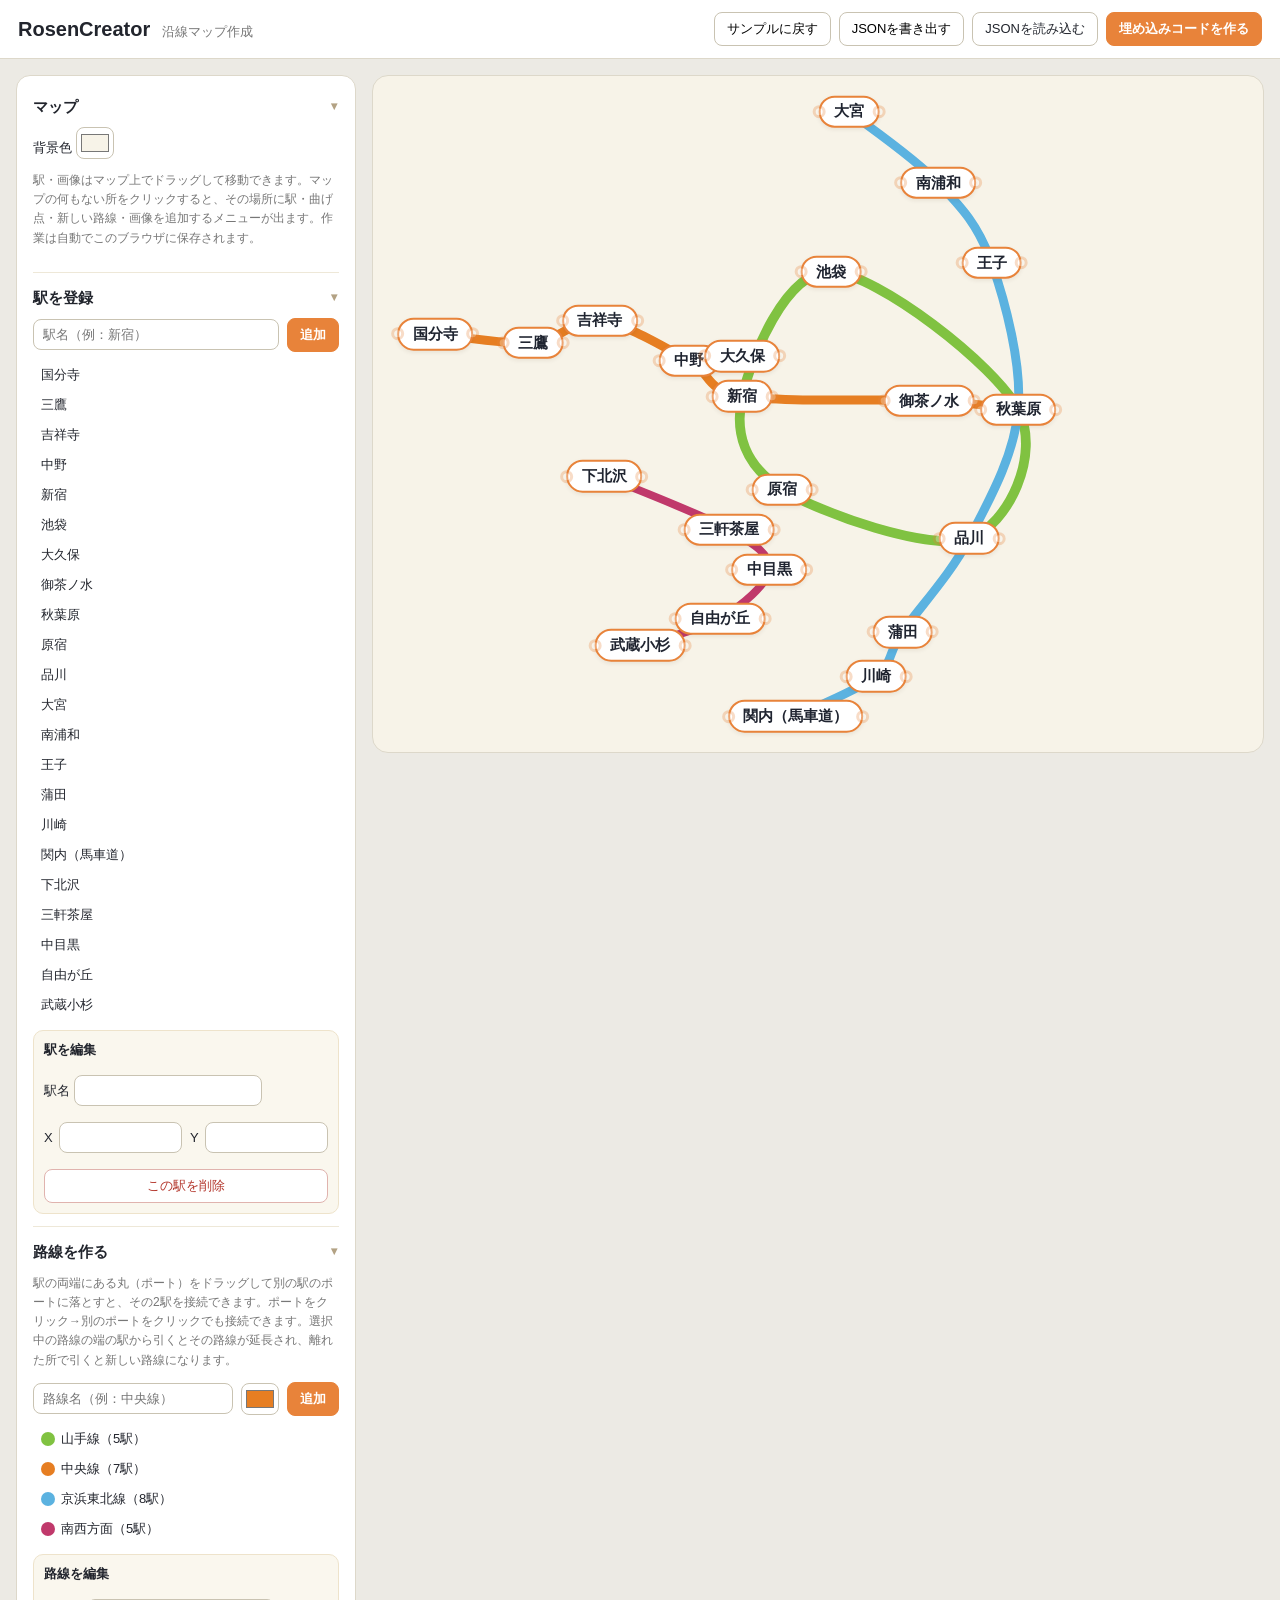
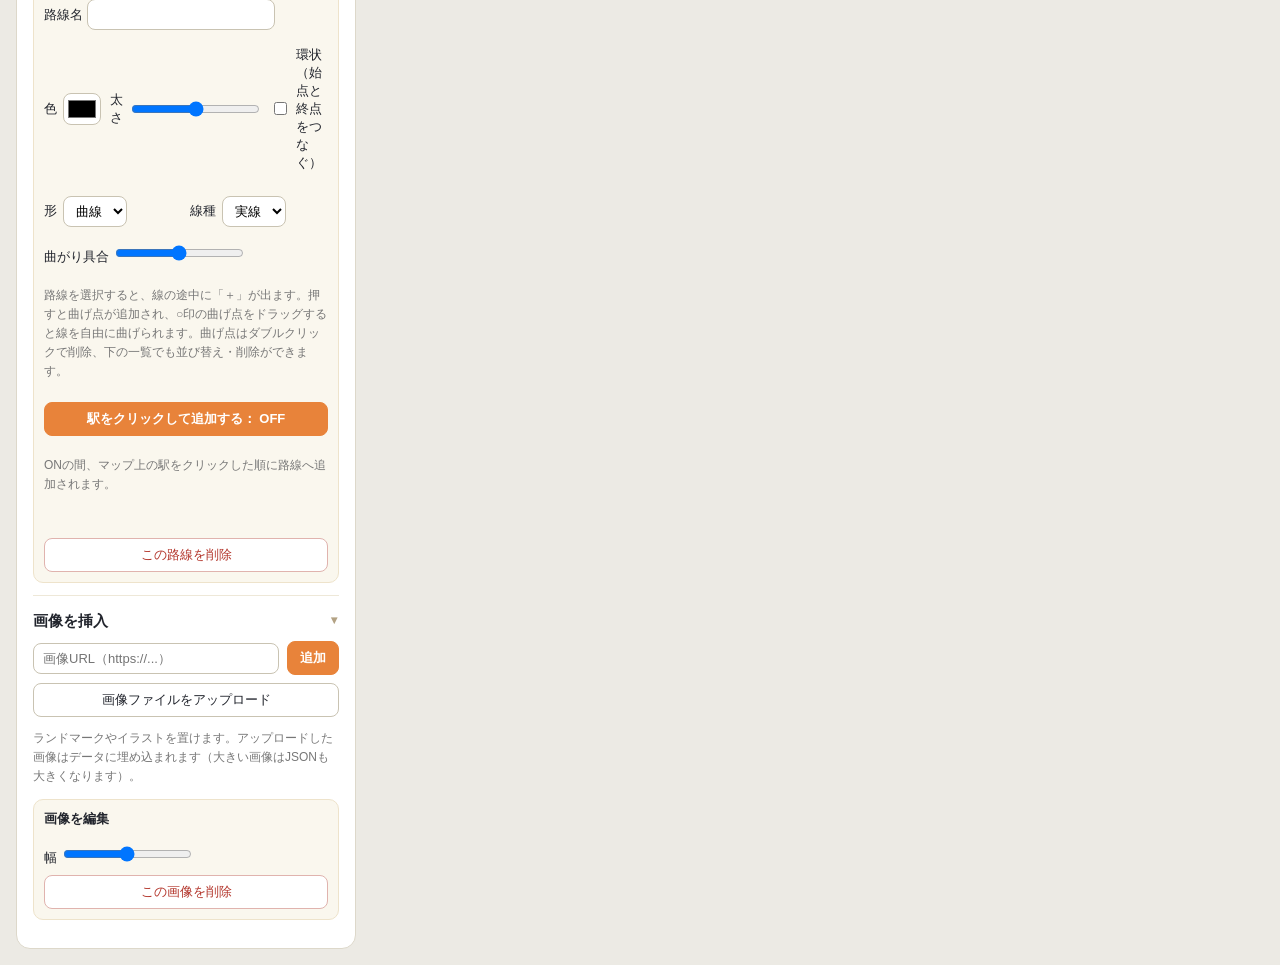
==== commit 2d0f9032: "Update editor: modern JS, free line editing, insert menu, line labels, Blueprint-style port connecti" ====
--- a/RosenCreator.html
+++ b/RosenCreator.html
@@ -62,12 +62,18 @@
 button.active { outline: 2px solid #e8833a; }
 input[type="text"], input[type="url"], input[type="number"] { font: inherit; font-size: 13px; padding: 7px 9px; border: 1px solid #c9c3b2; border-radius: 8px; min-width: 0; flex: 1; }
 input[type="color"] { width: 38px; height: 32px; border: 1px solid #c9c3b2; border-radius: 8px; background: #fff; padding: 2px; }
+select { font: inherit; font-size: 13px; padding: 6px 8px; border: 1px solid #c9c3b2; border-radius: 8px; background: #fff; }
 .layout { display: grid; grid-template-columns: 340px 1fr; gap: 16px; padding: 16px; align-items: start; }
 @media (max-width: 900px) { .layout { grid-template-columns: 1fr; } }
 .panel { background: #fff; border: 1px solid #ddd8ca; border-radius: 14px; padding: 6px 16px 16px; }
 .panel section { border-bottom: 1px solid #eee8d8; padding: 12px 0; }
 .panel section:last-child { border-bottom: none; }
 .panel h2 { font-size: 15px; margin: 4px 0 10px; }
+.panel section.collapsible > h2 { cursor: pointer; user-select: none; position: relative; padding-right: 20px; }
+.panel section.collapsible > h2::after { content: "▾"; position: absolute; right: 2px; top: 1px; color: #b3a284; font-size: 12px; }
+.panel section.collapsible.collapsed > h2 { margin-bottom: 0; }
+.panel section.collapsible.collapsed > h2::after { content: "▸"; }
+.panel section.collapsible.collapsed > :not(h2) { display: none !important; }
 .panel h3 { font-size: 13px; margin: 0 0 8px; }
 .row { display: flex; gap: 8px; align-items: center; flex-wrap: wrap; margin: 8px 0; }
 .row label { display: flex; gap: 6px; align-items: center; font-size: 13px; flex: 1; }
@@ -85,10 +91,32 @@
 .file-btn.block { display: block; text-align: center; margin-top: 8px; }
 .stage-wrap { min-width: 0; }
 #stage { background: #fff; border: 1px solid #ddd8ca; border-radius: 16px; padding: 0; overflow: hidden; }
+#stage svg.rosen-lines { pointer-events: auto; }
+#stage .rosen-line-path { pointer-events: none; }
+#stage .rosen-line-hit { pointer-events: stroke; cursor: pointer; }
+.line-label { position: absolute; transform: translate(-50%, -160%); background: #888; border: 2px solid #fff; color: #fff; padding: 2px 10px; border-radius: 999px; font-size: 12px; font-weight: 700; white-space: nowrap; pointer-events: none; z-index: 7; box-shadow: 0 3px 10px rgba(60, 40, 10, .25); }
 #stage .rosen-station { cursor: grab; }
 #stage .rosen-station.selected { outline: 3px solid #2f7fd0; outline-offset: 2px; }
 #stage .rosen-image { pointer-events: auto; cursor: grab; }
 #stage .rosen-image.selected { outline: 3px solid #2f7fd0; outline-offset: 2px; }
+.map-menu { position: fixed; z-index: 50; width: 240px; background: #fff; border: 1px solid #ddd8ca; border-radius: 12px; box-shadow: 0 10px 30px rgba(40, 30, 10, .22); padding: 10px; display: grid; gap: 8px; }
+.map-menu h4 { margin: 0; font-size: 12px; color: #777; font-weight: 600; }
+.map-menu button { text-align: left; }
+.map-menu button:disabled { opacity: .45; cursor: default; }
+.map-menu .row { margin: 0; }
+.connect-status { min-height: 20px; margin: 8px 2px 0; font-size: 13px; color: #2f6fb3; font-weight: 600; }
+.station-port { position: absolute; top: 50%; width: 13px; height: 13px; border-radius: 50%; background: #fff; border: 3px solid #e8833a; transform: translateY(-50%); cursor: crosshair; z-index: 8; opacity: .28; transition: opacity .15s ease; }
+.station-port.port-left { left: -8px; }
+.station-port.port-right { right: -8px; }
+.rosen-station:hover { z-index: 9; }
+.rosen-station:hover .station-port { opacity: 1; }
+.station-port:hover, .station-port.port-hover { background: #2f7fd0; border-color: #2f7fd0; opacity: 1; }
+.station-port.port-pending { background: #e8833a; border-color: #b35c14; opacity: 1; }
+svg.connect-overlay { position: absolute; inset: 0; width: 100%; height: 100%; pointer-events: none; z-index: 5; }
+.connect-wire { fill: none; stroke-width: 4; stroke-dasharray: 10 7; stroke-linecap: round; opacity: .9; }
+.bend-handle { position: absolute; width: 18px; height: 18px; border-radius: 50%; background: #fff; border: 3px solid #888; transform: translate(-50%, -50%); cursor: grab; z-index: 6; }
+.seg-add { position: absolute; width: 16px; height: 16px; border-radius: 50%; background: #2f7fd0; color: #fff; font-size: 12px; line-height: 16px; text-align: center; transform: translate(-50%, -50%); cursor: pointer; z-index: 6; opacity: .55; }
+.seg-add:hover { opacity: 1; }
 .embed-box { margin-top: 16px; background: #fff; border: 1px solid #ddd8ca; border-radius: 14px; padding: 16px; }
 .embed-box textarea { width: 100%; font-family: ui-monospace, Menlo, monospace; font-size: 11px; padding: 10px; border: 1px solid #c9c3b2; border-radius: 8px; background: #fbfaf6; }
 
@@ -110,7 +138,7 @@
     <section>
       <h2>マップ</h2>
       <label>背景色 <input id="mapBg" type="color" value="#f7f3e8"></label>
-      <p class="hint">駅・画像はマップ上でドラッグして移動できます。作業は自動でこのブラウザに保存されます。</p>
+      <p class="hint">駅・画像はマップ上でドラッグして移動できます。マップの何もない所をクリックすると、その場所に駅・曲げ点・新しい路線・画像を追加するメニューが出ます。作業は自動でこのブラウザに保存されます。</p>
     </section>
 
     <section>
@@ -133,6 +161,7 @@
 
     <section>
       <h2>路線を作る</h2>
+      <p class="hint">駅の両端にある丸（ポート）をドラッグして別の駅のポートに落とすと、その2駅を接続できます。ポートをクリック→別のポートをクリックでも接続できます。選択中の路線の端の駅から引くとその路線が延長され、離れた所で引くと新しい路線になります。</p>
       <div class="row">
         <input id="lineName" type="text" placeholder="路線名（例：中央線）">
         <input id="lineColor" type="color" value="#e67e22" title="路線の色">
@@ -147,6 +176,23 @@
           <label>太さ <input id="editLineWidth" type="range" min="4" max="20" step="1"></label>
           <label class="check"><input id="editLineClosed" type="checkbox"> 環状（始点と終点をつなぐ）</label>
         </div>
+        <div class="row">
+          <label>形
+            <select id="editLineShape">
+              <option value="smooth">曲線</option>
+              <option value="straight">直線</option>
+            </select>
+          </label>
+          <label>線種
+            <select id="editLineStyle">
+              <option value="solid">実線</option>
+              <option value="dashed">破線</option>
+              <option value="dotted">点線</option>
+            </select>
+          </label>
+        </div>
+        <label>曲がり具合 <input id="editLineSmooth" type="range" min="0" max="100" step="5"></label>
+        <p class="hint">路線を選択すると、線の途中に「＋」が出ます。押すと曲げ点が追加され、○印の曲げ点をドラッグすると線を自由に曲げられます。曲げ点はダブルクリックで削除、下の一覧でも並び替え・削除ができます。</p>
         <button id="btnPickStations" type="button" class="primary">駅をクリックして追加する： OFF</button>
         <p class="hint">ONの間、マップ上の駅をクリックした順に路線へ追加されます。</p>
         <ol id="lineStations" class="ordered-list"></ol>
@@ -173,6 +219,7 @@
 
   <main class="stage-wrap">
     <div id="stage"></div>
+    <p id="connectStatus" class="connect-status" role="status"></p>
     <section id="embedBox" class="embed-box" hidden>
       <h2>埋め込みコード（iframeなし）</h2>
       <p class="hint">下のコードを、表示したいページのHTMLにそのまま貼ってください。CSSとJSの中身を含んだ自己完結版なので、RosenCreatorのファイルを別途置く必要はありません。貼る場所に合わせて <code>&lt;div id="rosen-embed-1"&gt;</code> の部分だけ置き、このコードはその直後（またはページ末尾）でも動きます。</p>
@@ -189,7 +236,7 @@
 
 <script>
 window.__ROSEN_CSS__ = "/* RosenCreator - \u57cb\u3081\u8fbc\u307f\u7528\u30de\u30c3\u30d7\u306e\u30b9\u30bf\u30a4\u30eb (\u5358\u4f53\u3067\u30b3\u30d4\u30da\u53ef\u80fd) */\n.rosen-map {\n  position: relative;\n  width: 100%;\n  overflow: hidden;\n  background: #f7f3e8;\n  border-radius: 16px;\n  container-type: inline-size;\n  font-family: \"Hiragino Kaku Gothic ProN\", \"Hiragino Sans\", \"Noto Sans JP\", sans-serif;\n  -webkit-font-smoothing: antialiased;\n}\n.rosen-map * { box-sizing: border-box; margin: 0; padding: 0; }\n.rosen-map svg.rosen-lines {\n  position: absolute; inset: 0; width: 100%; height: 100%;\n  pointer-events: none;\n}\n.rosen-map .rosen-line-path {\n  fill: none; stroke-linecap: round; stroke-linejoin: round;\n}\n.rosen-map .rosen-image {\n  position: absolute; transform: translate(-50%, -50%);\n  pointer-events: none; user-select: none;\n}\n.rosen-map .rosen-image img {\n  display: block; width: 100%; height: auto; pointer-events: none;\n}\n.rosen-map .rosen-station {\n  position: absolute; transform: translate(-50%, -50%);\n  background: #fff; color: #1f2430;\n  border: 0.28cqw solid #e8833a;\n  border-radius: 999px;\n  padding: 0.55cqw 1.5cqw;\n  font-size: 1.7cqw; font-weight: 700; line-height: 1.25;\n  white-space: nowrap;\n  box-shadow: 0 0.2cqw 0.5cqw rgba(60, 40, 10, .08);\n}\n@media (max-width: 560px) {\n  .rosen-map .rosen-station { font-size: 2.4cqw; padding: 0.4cqw 1cqw; }\n}\n";
-window.__ROSEN_JS__ = "/* RosenCreator - \u57cb\u3081\u8fbc\u307f\u7528\u30ec\u30f3\u30c0\u30e9\u30fc (\u4f9d\u5b58\u30e9\u30a4\u30d6\u30e9\u30ea\u306a\u3057 / iframe\u4e0d\u4f7f\u7528)\n   \u4f7f\u3044\u65b9: \u8868\u793a\u5148\u306eHTML\u306b rosen.css \u3092\u8aad\u307f\u8fbc\u3080 link \u30bf\u30b0\u3068\u7a7a\u306e div \u3092\u7f6e\u304d\u3001\n   rosen.js \u3092\u8aad\u307f\u8fbc\u3093\u3060\u3042\u3068\u3067\n     RosenCreator.render(document.getElementById('my-rosen'), data);\n   \u3092\u547c\u3093\u3067\u304f\u3060\u3055\u3044\u3002\u5177\u4f53\u7684\u306a\u30b3\u30fc\u30c9\u4f8b\u306f README \u3092\u898b\u3066\u304f\u3060\u3055\u3044\u3002\n   data\u5f62\u5f0f:\n     { width:1000, height:760, background:\"#f7f3e8\",\n       stations:[{id:\"s1\", name:\"\u65b0\u5bbf\", x:410, y:360}],\n       lines:[{id:\"l1\", name:\"\u4e2d\u592e\u7dda\", color:\"#e67e22\", width:10, closed:false, stationIds:[\"s1\",\"s2\"]}],\n       images:[{id:\"i1\", src:\"https://.../a.png\", x:800, y:200, width:140, alt:\"\"}] }\n   \u5ea7\u6a19\u306f width x height \u306e\u4eee\u60f3\u30ad\u30e3\u30f3\u30d0\u30b9\u4e0a\u306e\u5024\u3067\u3059\u3002 */\n(function (global) {\n  \"use strict\";\n\n  function smoothPath(points, closed) {\n    if (!points.length) return \"\";\n    if (points.length === 1) {\n      var p = points[0];\n      return \"M \" + p.x + \" \" + p.y + \" L \" + (p.x + 0.1) + \" \" + p.y;\n    }\n    if (points.length === 2 || !closed && points.length === 2) {\n      return \"M \" + points.map(function (q) { return q.x + \" \" + q.y; }).join(\" L \");\n    }\n    var pts = points.slice();\n    if (closed) { pts = [points[points.length - 1]].concat(points, [points[0], points[1]]); }\n    else { pts = [points[0]].concat(points, [points[points.length - 1]]); }\n    var d = \"M \" + pts[1].x + \" \" + pts[1].y;\n    for (var i = 1; i \u003c pts.length - 2; i++) {\n      var p0 = pts[i - 1], p1 = pts[i], p2 = pts[i + 1], p3 = pts[i + 2];\n      var c1x = p1.x + (p2.x - p0.x) / 6, c1y = p1.y + (p2.y - p0.y) / 6;\n      var c2x = p2.x - (p3.x - p1.x) / 6, c2y = p2.y - (p3.y - p1.y) / 6;\n      d += \" C \" + c1x.toFixed(1) + \" \" + c1y.toFixed(1) + \", \" + c2x.toFixed(1) + \" \" + c2y.toFixed(1) + \", \" + p2.x + \" \" + p2.y;\n    }\n    if (closed) d += \" Z\";\n    return d;\n  }\n\n  function stationById(data, id) {\n    for (var i = 0; i \u003c (data.stations || []).length; i++) {\n      if (data.stations[i].id === id) return data.stations[i];\n    }\n    return null;\n  }\n\n  function linePathD(data, line) {\n    var pts = (line.stationIds || []).map(function (id) { return stationById(data, id); }).filter(Boolean);\n    return smoothPath(pts, !!line.closed);\n  }\n\n  function render(el, data) {\n    if (!el || !data) return;\n    var W = data.width || 1000, H = data.height || 760;\n    el.classList.add(\"rosen-map\");\n    el.style.background = data.background || \"#f7f3e8\";\n    el.style.aspectRatio = W + \" / \" + H;\n    el.innerHTML = \"\";\n\n    var svgNS = \"http://www.w3.org/2000/svg\";\n    var svg = document.createElementNS(svgNS, \"svg\");\n    svg.setAttribute(\"class\", \"rosen-lines\");\n    svg.setAttribute(\"viewBox\", \"0 0 \" + W + \" \" + H);\n    svg.setAttribute(\"preserveAspectRatio\", \"none\");\n    (data.lines || []).forEach(function (line) {\n      if (!line.stationIds || line.stationIds.length \u003c 2) return;\n      var path = document.createElementNS(svgNS, \"path\");\n      path.setAttribute(\"class\", \"rosen-line-path\");\n      path.setAttribute(\"data-line-id\", line.id);\n      path.setAttribute(\"d\", linePathD(data, line));\n      path.setAttribute(\"stroke\", line.color || \"#888\");\n      path.setAttribute(\"stroke-width\", line.width || 10);\n      svg.appendChild(path);\n    });\n    el.appendChild(svg);\n\n    (data.images || []).forEach(function (im) {\n      var wrap = document.createElement(\"div\");\n      wrap.className = \"rosen-image\";\n      wrap.setAttribute(\"data-image-id\", im.id);\n      wrap.style.left = (im.x / W * 100) + \"%\";\n      wrap.style.top = (im.y / H * 100) + \"%\";\n      wrap.style.width = (im.width / W * 100) + \"%\";\n      var img = document.createElement(\"img\");\n      img.src = im.src; img.alt = im.alt || \"\";\n      wrap.appendChild(img);\n      el.appendChild(wrap);\n    });\n\n    (data.stations || []).forEach(function (st) {\n      var d = document.createElement(\"div\");\n      d.className = \"rosen-station\";\n      d.setAttribute(\"data-station-id\", st.id);\n      d.style.left = (st.x / W * 100) + \"%\";\n      d.style.top = (st.y / H * 100) + \"%\";\n      d.textContent = st.name;\n      el.appendChild(d);\n    });\n    el._rosenData = data;\n    return el;\n  }\n\n  global.RosenCreator = {\n    render: render,\n    smoothPath: smoothPath,\n    linePathD: linePathD,\n    stationById: stationById\n  };\n})(typeof window !== \"undefined\" ? window : this);\n";
+window.__ROSEN_JS__ = "/* RosenCreator - \u57cb\u3081\u8fbc\u307f\u7528\u30ec\u30f3\u30c0\u30e9\u30fc (\u4f9d\u5b58\u30e9\u30a4\u30d6\u30e9\u30ea\u306a\u3057 / iframe\u4e0d\u4f7f\u7528)\n   \u4f7f\u3044\u65b9: \u8868\u793a\u5148\u306eHTML\u306b rosen.css \u3092\u8aad\u307f\u8fbc\u3080 link \u30bf\u30b0\u3068\u7a7a\u306e div \u3092\u7f6e\u304d\u3001\n   rosen.js \u3092\u8aad\u307f\u8fbc\u3093\u3060\u3042\u3068\u3067\n     RosenCreator.render(document.getElementById('my-rosen'), data);\n   \u3092\u547c\u3093\u3067\u304f\u3060\u3055\u3044\u3002\u5177\u4f53\u7684\u306a\u30b3\u30fc\u30c9\u4f8b\u306f README \u3092\u898b\u3066\u304f\u3060\u3055\u3044\u3002\n   data\u5f62\u5f0f:\n     { width:1000, height:760, background:\"#f7f3e8\",\n       stations:[{id:\"s1\", name:\"\u65b0\u5bbf\", x:410, y:360}],\n       lines:[{id:\"l1\", name:\"\u4e2d\u592e\u7dda\", color:\"#e67e22\", width:10, closed:false,\n               shape:\"smooth\", smoothness:50, style:\"solid\",\n               nodes:[{type:\"station\", id:\"s1\"}, {type:\"point\", x:500, y:300}, {type:\"station\", id:\"s2\"}]}],\n       images:[{id:\"i1\", src:\"https://.../a.png\", x:800, y:200, width:140, alt:\"\"}] }\n   nodes \u306f\u99c5 (type:\"station\") \u3068\u66f2\u3052\u70b9 (type:\"point\") \u306e\u4e26\u3073\u3067\u3059\u3002\n   \u53e4\u3044 stationIds \u5f62\u5f0f\u3082\u305d\u306e\u307e\u307e\u4f7f\u3048\u307e\u3059\u3002\n   \u5ea7\u6a19\u306f width x height \u306e\u4eee\u60f3\u30ad\u30e3\u30f3\u30d0\u30b9\u4e0a\u306e\u5024\u3067\u3059\u3002 */\n(() => {\n  \"use strict\";\n\n  const smoothPath = (points, closed = false, factor = 1 / 6) => {\n    if (points.length === 0) return \"\";\n    if (points.length === 1) {\n      const [p] = points;\n      return `M ${p.x} ${p.y} L ${p.x + 0.1} ${p.y}`;\n    }\n    if (points.length === 2) {\n      return `M ${points.map(({ x, y }) => `${x} ${y}`).join(\" L \")}`;\n    }\n    const pts = closed\n      ? [points.at(-1), ...points, points[0], points[1]]\n      : [points[0], ...points, points.at(-1)];\n    let d = `M ${pts[1].x} ${pts[1].y}`;\n    for (let i = 1; i \u003c pts.length - 2; i++) {\n      const p0 = pts[i - 1], p1 = pts[i], p2 = pts[i + 1], p3 = pts[i + 2];\n      const c1 = { x: p1.x + (p2.x - p0.x) * factor, y: p1.y + (p2.y - p0.y) * factor };\n      const c2 = { x: p2.x - (p3.x - p1.x) * factor, y: p2.y - (p3.y - p1.y) * factor };\n      d += ` C ${c1.x.toFixed(1)} ${c1.y.toFixed(1)}, ${c2.x.toFixed(1)} ${c2.y.toFixed(1)}, ${p2.x} ${p2.y}`;\n    }\n    return closed ? `${d} Z` : d;\n  };\n\n  const stationById = (data, id) => (data.stations ?? []).find((s) => s.id === id) ?? null;\n\n  const lineNodes = (line) =>\n    line.nodes?.length\n      ? line.nodes\n      : (line.stationIds ?? []).map((id) => ({ type: \"station\", id }));\n\n  const resolveLinePoints = (data, line) =>\n    lineNodes(line)\n      .map((node) => {\n        if (node.type === \"point\") return { x: node.x, y: node.y };\n        const station = stationById(data, node.id);\n        return station ? { x: station.x, y: station.y } : null;\n      })\n      .filter(Boolean);\n\n  const linePathD = (data, line) => {\n    const pts = resolveLinePoints(data, line);\n    if (pts.length \u003c 2) return \"\";\n    if (line.shape === \"straight\") {\n      const d = `M ${pts.map(({ x, y }) => `${x} ${y}`).join(\" L \")}`;\n      return line.closed ? `${d} Z` : d;\n    }\n    const smoothness = typeof line.smoothness === \"number\" ? line.smoothness : 50;\n    return smoothPath(pts, Boolean(line.closed), smoothness / 300);\n  };\n\n  // target \u306b\u6700\u3082\u8fd1\u3044\u533a\u9593 (\u59cb\u70b9\u306e\u30a4\u30f3\u30c7\u30c3\u30af\u30b9) \u3092\u8fd4\u3059\u3002\u66f2\u3052\u70b9\u306e\u633f\u5165\u4f4d\u7f6e\u6c7a\u3081\u7528\u3002\n  const nearestSegmentIndex = (points, closed, target) => {\n    const segCount = closed ? points.length : points.length - 1;\n    let best = -1;\n    let bestDist = Infinity;\n    for (let i = 0; i \u003c segCount; i++) {\n      const a = points[i];\n      const b = points[(i + 1) % points.length];\n      if (!a || !b) continue;\n      const dx = b.x - a.x;\n      const dy = b.y - a.y;\n      const lenSq = dx * dx + dy * dy;\n      const t = lenSq === 0 ? 0 : clamp01(((target.x - a.x) * dx + (target.y - a.y) * dy) / lenSq);\n      const px = a.x + dx * t;\n      const py = a.y + dy * t;\n      const dist = Math.hypot(target.x - px, target.y - py);\n      if (dist \u003c bestDist) { bestDist = dist; best = i; }\n    }\n    return best;\n  };\n  const clamp01 = (v) => Math.max(0, Math.min(1, v));\n\n  const render = (el, data) => {\n    if (!el || !data) return el;\n    const W = data.width || 1000;\n    const H = data.height || 760;\n    el.classList.add(\"rosen-map\");\n    el.style.background = data.background || \"#f7f3e8\";\n    el.style.aspectRatio = `${W} / ${H}`;\n    el.innerHTML = \"\";\n\n    const svgNS = \"http://www.w3.org/2000/svg\";\n    const svg = document.createElementNS(svgNS, \"svg\");\n    svg.setAttribute(\"class\", \"rosen-lines\");\n    svg.setAttribute(\"viewBox\", `0 0 ${W} ${H}`);\n    svg.setAttribute(\"preserveAspectRatio\", \"none\");\n\n    for (const line of data.lines ?? []) {\n      if (resolveLinePoints(data, line).length \u003c 2) continue;\n      const path = document.createElementNS(svgNS, \"path\");\n      path.setAttribute(\"class\", \"rosen-line-path\");\n      path.dataset.lineId = line.id;\n      path.setAttribute(\"d\", linePathD(data, line));\n      path.setAttribute(\"stroke\", line.color || \"#888\");\n      path.setAttribute(\"stroke-width\", line.width || 10);\n      const w = line.width || 10;\n      if (line.style === \"dashed\") path.setAttribute(\"stroke-dasharray\", `${w * 2.2} ${w * 1.4}`);\n      if (line.style === \"dotted\") path.setAttribute(\"stroke-dasharray\", `0.1 ${w * 1.9}`);\n      if (line.name) {\n        const title = document.createElementNS(svgNS, \"title\");\n        title.textContent = line.name;\n        path.appendChild(title);\n      }\n      svg.appendChild(path);\n    }\n    el.appendChild(svg);\n\n    for (const image of data.images ?? []) {\n      const wrap = document.createElement(\"div\");\n      wrap.className = \"rosen-image\";\n      wrap.dataset.imageId = image.id;\n      wrap.style.left = `${(image.x / W) * 100}%`;\n      wrap.style.top = `${(image.y / H) * 100}%`;\n      wrap.style.width = `${(image.width / W) * 100}%`;\n      const img = document.createElement(\"img\");\n      img.src = image.src;\n      img.alt = image.alt || \"\";\n      wrap.appendChild(img);\n      el.appendChild(wrap);\n    }\n\n    for (const station of data.stations ?? []) {\n      const div = document.createElement(\"div\");\n      div.className = \"rosen-station\";\n      div.dataset.stationId = station.id;\n      div.style.left = `${(station.x / W) * 100}%`;\n      div.style.top = `${(station.y / H) * 100}%`;\n      div.textContent = station.name;\n      el.appendChild(div);\n    }\n\n    el._rosenData = data;\n    return el;\n  };\n\n  globalThis.RosenCreator = { render, smoothPath, linePathD, lineNodes, resolveLinePoints, stationById, nearestSegmentIndex };\n})();\n";
 </script>
 <script>
 /* RosenCreator - 埋め込み用レンダラー (依存ライブラリなし / iframe不使用)
@@ -200,399 +247,1148 @@
    data形式:
      { width:1000, height:760, background:"#f7f3e8",
        stations:[{id:"s1", name:"新宿", x:410, y:360}],
-       lines:[{id:"l1", name:"中央線", color:"#e67e22", width:10, closed:false, stationIds:["s1","s2"]}],
+       lines:[{id:"l1", name:"中央線", color:"#e67e22", width:10, closed:false,
+               shape:"smooth", smoothness:50, style:"solid",
+               nodes:[{type:"station", id:"s1"}, {type:"point", x:500, y:300}, {type:"station", id:"s2"}]}],
        images:[{id:"i1", src:"https://.../a.png", x:800, y:200, width:140, alt:""}] }
+   nodes は駅 (type:"station") と曲げ点 (type:"point") の並びです。
+   古い stationIds 形式もそのまま使えます。
    座標は width x height の仮想キャンバス上の値です。 */
-(function (global) {
+(() => {
   "use strict";
 
-  function smoothPath(points, closed) {
-    if (!points.length) return "";
+  const smoothPath = (points, closed = false, factor = 1 / 6) => {
+    if (points.length === 0) return "";
     if (points.length === 1) {
-      var p = points[0];
-      return "M " + p.x + " " + p.y + " L " + (p.x + 0.1) + " " + p.y;
-    }
-    if (points.length === 2 || !closed && points.length === 2) {
-      return "M " + points.map(function (q) { return q.x + " " + q.y; }).join(" L ");
-    }
-    var pts = points.slice();
-    if (closed) { pts = [points[points.length - 1]].concat(points, [points[0], points[1]]); }
-    else { pts = [points[0]].concat(points, [points[points.length - 1]]); }
-    var d = "M " + pts[1].x + " " + pts[1].y;
-    for (var i = 1; i < pts.length - 2; i++) {
-      var p0 = pts[i - 1], p1 = pts[i], p2 = pts[i + 1], p3 = pts[i + 2];
-      var c1x = p1.x + (p2.x - p0.x) / 6, c1y = p1.y + (p2.y - p0.y) / 6;
-      var c2x = p2.x - (p3.x - p1.x) / 6, c2y = p2.y - (p3.y - p1.y) / 6;
-      d += " C " + c1x.toFixed(1) + " " + c1y.toFixed(1) + ", " + c2x.toFixed(1) + " " + c2y.toFixed(1) + ", " + p2.x + " " + p2.y;
-    }
-    if (closed) d += " Z";
-    return d;
-  }
-
-  function stationById(data, id) {
-    for (var i = 0; i < (data.stations || []).length; i++) {
-      if (data.stations[i].id === id) return data.stations[i];
-    }
-    return null;
-  }
-
-  function linePathD(data, line) {
-    var pts = (line.stationIds || []).map(function (id) { return stationById(data, id); }).filter(Boolean);
-    return smoothPath(pts, !!line.closed);
-  }
-
-  function render(el, data) {
-    if (!el || !data) return;
-    var W = data.width || 1000, H = data.height || 760;
+      const [p] = points;
+      return `M ${p.x} ${p.y} L ${p.x + 0.1} ${p.y}`;
+    }
+    if (points.length === 2) {
+      return `M ${points.map(({ x, y }) => `${x} ${y}`).join(" L ")}`;
+    }
+    const pts = closed
+      ? [points.at(-1), ...points, points[0], points[1]]
+      : [points[0], ...points, points.at(-1)];
+    let d = `M ${pts[1].x} ${pts[1].y}`;
+    for (let i = 1; i < pts.length - 2; i++) {
+      const p0 = pts[i - 1], p1 = pts[i], p2 = pts[i + 1], p3 = pts[i + 2];
+      const c1 = { x: p1.x + (p2.x - p0.x) * factor, y: p1.y + (p2.y - p0.y) * factor };
+      const c2 = { x: p2.x - (p3.x - p1.x) * factor, y: p2.y - (p3.y - p1.y) * factor };
+      d += ` C ${c1.x.toFixed(1)} ${c1.y.toFixed(1)}, ${c2.x.toFixed(1)} ${c2.y.toFixed(1)}, ${p2.x} ${p2.y}`;
+    }
+    return closed ? `${d} Z` : d;
+  };
+
+  const stationById = (data, id) => (data.stations ?? []).find((s) => s.id === id) ?? null;
+
+  const lineNodes = (line) =>
+    line.nodes?.length
+      ? line.nodes
+      : (line.stationIds ?? []).map((id) => ({ type: "station", id }));
+
+  const resolveLinePoints = (data, line) =>
+    lineNodes(line)
+      .map((node) => {
+        if (node.type === "point") return { x: node.x, y: node.y };
+        const station = stationById(data, node.id);
+        return station ? { x: station.x, y: station.y } : null;
+      })
+      .filter(Boolean);
+
+  const linePathD = (data, line) => {
+    const pts = resolveLinePoints(data, line);
+    if (pts.length < 2) return "";
+    if (line.shape === "straight") {
+      const d = `M ${pts.map(({ x, y }) => `${x} ${y}`).join(" L ")}`;
+      return line.closed ? `${d} Z` : d;
+    }
+    const smoothness = typeof line.smoothness === "number" ? line.smoothness : 50;
+    return smoothPath(pts, Boolean(line.closed), smoothness / 300);
+  };
+
+  // target に最も近い区間 (始点のインデックス) を返す。曲げ点の挿入位置決め用。
+  const nearestSegmentIndex = (points, closed, target) => {
+    const segCount = closed ? points.length : points.length - 1;
+    let best = -1;
+    let bestDist = Infinity;
+    for (let i = 0; i < segCount; i++) {
+      const a = points[i];
+      const b = points[(i + 1) % points.length];
+      if (!a || !b) continue;
+      const dx = b.x - a.x;
+      const dy = b.y - a.y;
+      const lenSq = dx * dx + dy * dy;
+      const t = lenSq === 0 ? 0 : clamp01(((target.x - a.x) * dx + (target.y - a.y) * dy) / lenSq);
+      const px = a.x + dx * t;
+      const py = a.y + dy * t;
+      const dist = Math.hypot(target.x - px, target.y - py);
+      if (dist < bestDist) { bestDist = dist; best = i; }
+    }
+    return best;
+  };
+  const clamp01 = (v) => Math.max(0, Math.min(1, v));
+
+  const render = (el, data) => {
+    if (!el || !data) return el;
+    const W = data.width || 1000;
+    const H = data.height || 760;
     el.classList.add("rosen-map");
     el.style.background = data.background || "#f7f3e8";
-    el.style.aspectRatio = W + " / " + H;
+    el.style.aspectRatio = `${W} / ${H}`;
     el.innerHTML = "";
 
-    var svgNS = "http://www.w3.org/2000/svg";
-    var svg = document.createElementNS(svgNS, "svg");
+    const svgNS = "http://www.w3.org/2000/svg";
+    const svg = document.createElementNS(svgNS, "svg");
     svg.setAttribute("class", "rosen-lines");
-    svg.setAttribute("viewBox", "0 0 " + W + " " + H);
+    svg.setAttribute("viewBox", `0 0 ${W} ${H}`);
     svg.setAttribute("preserveAspectRatio", "none");
-    (data.lines || []).forEach(function (line) {
-      if (!line.stationIds || line.stationIds.length < 2) return;
-      var path = document.createElementNS(svgNS, "path");
+
+    for (const line of data.lines ?? []) {
+      if (resolveLinePoints(data, line).length < 2) continue;
+      const path = document.createElementNS(svgNS, "path");
       path.setAttribute("class", "rosen-line-path");
-      path.setAttribute("data-line-id", line.id);
+      path.dataset.lineId = line.id;
       path.setAttribute("d", linePathD(data, line));
       path.setAttribute("stroke", line.color || "#888");
       path.setAttribute("stroke-width", line.width || 10);
+      const w = line.width || 10;
+      if (line.style === "dashed") path.setAttribute("stroke-dasharray", `${w * 2.2} ${w * 1.4}`);
+      if (line.style === "dotted") path.setAttribute("stroke-dasharray", `0.1 ${w * 1.9}`);
+      if (line.name) {
+        const title = document.createElementNS(svgNS, "title");
+        title.textContent = line.name;
+        path.appendChild(title);
+      }
       svg.appendChild(path);
-    });
+    }
     el.appendChild(svg);
 
-    (data.images || []).forEach(function (im) {
-      var wrap = document.createElement("div");
+    for (const image of data.images ?? []) {
+      const wrap = document.createElement("div");
       wrap.className = "rosen-image";
-      wrap.setAttribute("data-image-id", im.id);
-      wrap.style.left = (im.x / W * 100) + "%";
-      wrap.style.top = (im.y / H * 100) + "%";
-      wrap.style.width = (im.width / W * 100) + "%";
-      var img = document.createElement("img");
-      img.src = im.src; img.alt = im.alt || "";
+      wrap.dataset.imageId = image.id;
+      wrap.style.left = `${(image.x / W) * 100}%`;
+      wrap.style.top = `${(image.y / H) * 100}%`;
+      wrap.style.width = `${(image.width / W) * 100}%`;
+      const img = document.createElement("img");
+      img.src = image.src;
+      img.alt = image.alt || "";
       wrap.appendChild(img);
       el.appendChild(wrap);
-    });
-
-    (data.stations || []).forEach(function (st) {
-      var d = document.createElement("div");
-      d.className = "rosen-station";
-      d.setAttribute("data-station-id", st.id);
-      d.style.left = (st.x / W * 100) + "%";
-      d.style.top = (st.y / H * 100) + "%";
-      d.textContent = st.name;
-      el.appendChild(d);
-    });
+    }
+
+    for (const station of data.stations ?? []) {
+      const div = document.createElement("div");
+      div.className = "rosen-station";
+      div.dataset.stationId = station.id;
+      div.style.left = `${(station.x / W) * 100}%`;
+      div.style.top = `${(station.y / H) * 100}%`;
+      div.textContent = station.name;
+      el.appendChild(div);
+    }
+
     el._rosenData = data;
     return el;
-  }
-
-  global.RosenCreator = {
-    render: render,
-    smoothPath: smoothPath,
-    linePathD: linePathD,
-    stationById: stationById
-  };
-})(typeof window !== "undefined" ? window : this);
+  };
+
+  globalThis.RosenCreator = { render, smoothPath, linePathD, lineNodes, resolveLinePoints, stationById, nearestSegmentIndex };
+})();
 
 </script>
 <script>
 /* RosenCreator エディタ */
-(function () {
+(() => {
   "use strict";
-  var STORAGE_KEY = "rosencreator-data-v1";
-  var uid = function (p) { return p + Math.random().toString(36).slice(2, 9); };
-
-  function sampleData() {
-    function S(name, x, y) { return { id: uid("s"), name: name, x: x, y: y }; }
-    var st = {};
-    [["国分寺",70,290],["三鷹",180,300],["吉祥寺",255,275],["中野",355,320],["新宿",415,360],
-     ["池袋",515,220],["大久保",415,315],["御茶ノ水",625,365],["秋葉原",725,375],["原宿",460,465],
-     ["品川",670,520],["大宮",535,40],["南浦和",635,120],["王子",695,210],["蒲田",595,625],
-     ["川崎",565,675],["関内（馬車道）",475,720],["下北沢",260,450],["三軒茶屋",400,510],
-     ["中目黒",445,555],["自由が丘",390,610],["武蔵小杉",300,640]
-    ].forEach(function (a) { st[a[0]] = S(a[0], a[1], a[2]); });
-    function ids(names) { return names.map(function (n) { return st[n].id; }); }
+
+  const STORAGE_KEY = "rosencreator-data-v1";
+  const uid = (prefix) => `${prefix}${Math.random().toString(36).slice(2, 9)}`;
+  const $ = (id) => document.getElementById(id);
+  const clamp = (value, min, max) => Math.max(min, Math.min(max, value));
+
+  const sampleData = () => {
+    const stationDefs = [
+      ["国分寺", 70, 290], ["三鷹", 180, 300], ["吉祥寺", 255, 275], ["中野", 355, 320], ["新宿", 415, 360],
+      ["池袋", 515, 220], ["大久保", 415, 315], ["御茶ノ水", 625, 365], ["秋葉原", 725, 375], ["原宿", 460, 465],
+      ["品川", 670, 520], ["大宮", 535, 40], ["南浦和", 635, 120], ["王子", 695, 210], ["蒲田", 595, 625],
+      ["川崎", 565, 675], ["関内（馬車道）", 475, 720], ["下北沢", 260, 450], ["三軒茶屋", 400, 510],
+      ["中目黒", 445, 555], ["自由が丘", 390, 610], ["武蔵小杉", 300, 640],
+    ];
+    const byName = new Map(stationDefs.map(([name, x, y]) => [name, { id: uid("s"), name, x, y }]));
+    const nodesOf = (names) => names.map((name) => ({ type: "station", id: byName.get(name).id }));
+    const makeLine = (name, color, width, closed, stationNames) => ({
+      id: uid("l"), name, color, width, closed,
+      shape: "smooth", smoothness: 50, style: "solid",
+      nodes: nodesOf(stationNames),
+      stationIds: stationNames.map((n) => byName.get(n).id),
+    });
     return {
       width: 1000, height: 760, background: "#f7f3e8",
-      stations: Object.values(st),
+      stations: [...byName.values()],
       lines: [
-        { id: uid("l"), name: "山手線", color: "#80c241", width: 11, closed: true, stationIds: ids(["池袋","新宿","原宿","品川","秋葉原"]) },
-        { id: uid("l"), name: "中央線", color: "#e67e22", width: 10, closed: false, stationIds: ids(["国分寺","三鷹","吉祥寺","中野","新宿","御茶ノ水","秋葉原"]) },
-        { id: uid("l"), name: "京浜東北線", color: "#5bb2e0", width: 10, closed: false, stationIds: ids(["大宮","南浦和","王子","秋葉原","品川","蒲田","川崎","関内（馬車道）"]) },
-        { id: uid("l"), name: "南西方面", color: "#c0396b", width: 9, closed: false, stationIds: ids(["下北沢","三軒茶屋","中目黒","自由が丘","武蔵小杉"]) }
+        makeLine("山手線", "#80c241", 11, true, ["池袋", "新宿", "原宿", "品川", "秋葉原"]),
+        makeLine("中央線", "#e67e22", 10, false, ["国分寺", "三鷹", "吉祥寺", "中野", "新宿", "御茶ノ水", "秋葉原"]),
+        makeLine("京浜東北線", "#5bb2e0", 10, false, ["大宮", "南浦和", "王子", "秋葉原", "品川", "蒲田", "川崎", "関内（馬車道）"]),
+        makeLine("南西方面", "#c0396b", 9, false, ["下北沢", "三軒茶屋", "中目黒", "自由が丘", "武蔵小杉"]),
       ],
-      images: []
+      images: [],
     };
-  }
-
-  var data;
-  try { data = JSON.parse(localStorage.getItem(STORAGE_KEY)) || sampleData(); }
-  catch (e) { data = sampleData(); }
-  if (!data.stations) data = sampleData();
-
-  var selected = { type: null, id: null }; // type: station|line|image
-  var picking = false;
-
-  var $ = function (id) { return document.getElementById(id); };
-  var stage = $("stage");
-
-  function save() { try { localStorage.setItem(STORAGE_KEY, JSON.stringify(data)); } catch (e) {} }
-  function findStation(id) { return data.stations.find(function (s) { return s.id === id; }); }
-  function findLine(id) { return data.lines.find(function (l) { return l.id === id; }); }
-  function findImage(id) { return data.images.find(function (i) { return i.id === id; }); }
+  };
+
+  const loadData = () => {
+    try {
+      return JSON.parse(localStorage.getItem(STORAGE_KEY)) ?? sampleData();
+    } catch {
+      return sampleData();
+    }
+  };
+
+  let data = loadData();
+  if (!data.stations || !data.lines) data = sampleData();
+
+  let selected = { type: null, id: null };
+  let picking = false;
+  let pendingImagePos = null;
+  let mapMenu = null;
+  let pendingConnect = null;
+  let statusTimer = null;
+  let mapMenuClosedAt = 0;
+
+  const setStatus = (message) => {
+    const el = $("connectStatus");
+    if (!el) return;
+    el.textContent = message;
+    clearTimeout(statusTimer);
+    statusTimer = setTimeout(() => { el.textContent = ""; }, 5000);
+  };
+
+  const stage = $("stage");
+  const save = () => {
+    try { localStorage.setItem(STORAGE_KEY, JSON.stringify(data)); } catch { /* 保存できなくても編集は続ける */ }
+  };
+  const findStation = (id) => data.stations.find((s) => s.id === id);
+  const findLine = (id) => data.lines.find((l) => l.id === id);
+  const findImage = (id) => data.images.find((i) => i.id === id);
+
+  const syncLine = (line) => {
+    line.stationIds = RosenCreator.lineNodes(line)
+      .filter((node) => node.type === "station")
+      .map((node) => node.id);
+  };
+  const ensureLine = (line) => {
+    line.nodes ??= (line.stationIds ?? []).map((id) => ({ type: "station", id }));
+    line.smoothness ??= 50;
+    line.shape ??= "smooth";
+    line.style ??= "solid";
+    syncLine(line);
+  };
+  data.lines.forEach(ensureLine);
+
+  const select = (type, id) => {
+    selected = { type, id };
+    if (type !== "line") picking = false;
+  };
 
   /* ---------- 描画 ---------- */
-  function render() {
+  const render = () => {
     RosenCreator.render(stage, data);
-    stage.querySelectorAll(".rosen-station").forEach(function (el) {
-      var id = el.getAttribute("data-station-id");
+
+    stage.querySelectorAll(".rosen-line-path").forEach((path) => {
+      const hit = document.createElementNS("http://www.w3.org/2000/svg", "path");
+      hit.setAttribute("class", "rosen-line-hit");
+      hit.setAttribute("d", path.getAttribute("d"));
+      hit.dataset.lineId = path.dataset.lineId;
+      hit.setAttribute("stroke", "rgba(0, 0, 0, 0)");
+      hit.setAttribute("stroke-width", (Number(path.getAttribute("stroke-width")) || 10) + 18);
+      hit.setAttribute("fill", "none");
+      hit.setAttribute("stroke-linecap", "round");
+      path.parentNode.appendChild(hit);
+      hit.addEventListener("click", (ev) => {
+        ev.stopPropagation();
+        if (Date.now() - mapMenuClosedAt < 400) return;
+        closeMapMenu();
+        select("line", hit.dataset.lineId);
+        render();
+      });
+    });
+    stage.querySelectorAll(".rosen-station").forEach((el) => {
+      const { stationId: id } = el.dataset;
       if (selected.type === "station" && selected.id === id) el.classList.add("selected");
-      el.addEventListener("pointerdown", function (ev) { onStationPointer(ev, id, el); });
+      el.addEventListener("pointerdown", (ev) => onStationPointer(ev, id, el));
     });
-    stage.querySelectorAll(".rosen-image").forEach(function (el) {
-      var id = el.getAttribute("data-image-id");
+    stage.querySelectorAll(".rosen-image").forEach((el) => {
+      const { imageId: id } = el.dataset;
       if (selected.type === "image" && selected.id === id) el.classList.add("selected");
-      el.addEventListener("pointerdown", function (ev) { onImagePointer(ev, id, el); });
+      el.addEventListener("pointerdown", (ev) => {
+        const image = findImage(id);
+        if (image) dragPoint(ev, image, el, () => select("image", id));
+      });
     });
+
+    renderStationPorts();
+    renderBendHandles();
+    renderLineLabel();
     renderLists();
     renderEditors();
-  }
-
-  function dragHandler(ev, obj, el, kind) {
+  };
+
+  const renderStationPorts = () => {
+    stage.querySelectorAll(".rosen-station").forEach((el) => {
+      const { stationId } = el.dataset;
+      for (const side of ["left", "right"]) {
+        const port = document.createElement("span");
+        port.className = `station-port port-${side}`;
+        port.dataset.stationId = stationId;
+        port.title = "ドラッグ（またはクリック→クリック）で別の駅と接続";
+        if (pendingConnect?.stationId === stationId) port.classList.add("port-pending");
+        port.addEventListener("pointerdown", (ev) => onPortPointerDown(ev, stationId));
+        el.appendChild(port);
+      }
+    });
+  };
+
+  const lineMidPoint = (line) => {
+    const points = RosenCreator.resolveLinePoints(data, line);
+    if (points.length === 0) return null;
+    const segCount = line.closed ? points.length : points.length - 1;
+    if (segCount < 1) return points[0];
+    const lengths = [];
+    let total = 0;
+    for (let i = 0; i < segCount; i++) {
+      const a = points[i];
+      const b = points[(i + 1) % points.length];
+      const len = Math.hypot(b.x - a.x, b.y - a.y);
+      lengths.push(len);
+      total += len;
+    }
+    let rest = total / 2;
+    for (let i = 0; i < segCount; i++) {
+      if (rest <= lengths[i]) {
+        const a = points[i];
+        const b = points[(i + 1) % points.length];
+        const t = lengths[i] === 0 ? 0 : rest / lengths[i];
+        return { x: a.x + (b.x - a.x) * t, y: a.y + (b.y - a.y) * t };
+      }
+      rest -= lengths[i];
+    }
+    return points.at(-1);
+  };
+
+  const renderLineLabel = () => {
+    if (selected.type !== "line") return;
+    const line = findLine(selected.id);
+    if (!line) return;
+    const mid = lineMidPoint(line);
+    if (!mid) return;
+    const label = document.createElement("div");
+    label.className = "line-label";
+    label.textContent = line.name;
+    label.style.left = `${(mid.x / data.width) * 100}%`;
+    label.style.top = `${(mid.y / data.height) * 100}%`;
+    label.style.background = line.color;
+    stage.appendChild(label);
+  };
+
+  const renderBendHandles = () => {
+    if (selected.type !== "line") return;
+    const line = findLine(selected.id);
+    if (!line) return;
+    ensureLine(line);
+
+    const points = RosenCreator.resolveLinePoints(data, line);
+    const segCount = line.closed ? points.length : points.length - 1;
+    for (let i = 0; i < segCount; i++) {
+      const a = points[i];
+      const b = points[(i + 1) % points.length];
+      if (!a || !b) continue;
+      if (Math.hypot(b.x - a.x, b.y - a.y) < 120) continue; // 短い区間では＋を出さない (駅に重なって邪魔になるため)
+      const handle = document.createElement("div");
+      handle.className = "seg-add";
+      handle.textContent = "+";
+      handle.title = "ここに曲げ点を追加";
+      handle.style.left = `${(((a.x + b.x) / 2) / data.width) * 100}%`;
+      handle.style.top = `${(((a.y + b.y) / 2) / data.height) * 100}%`;
+      handle.addEventListener("pointerdown", (ev) => {
+        ev.preventDefault();
+        ev.stopPropagation();
+        line.nodes.splice(i + 1, 0, { type: "point", x: Math.round((a.x + b.x) / 2), y: Math.round((a.y + b.y) / 2) });
+        syncLine(line);
+        save();
+        render();
+      });
+      stage.appendChild(handle);
+    }
+
+    line.nodes.forEach((node, index) => {
+      if (node.type !== "point") return;
+      const handle = document.createElement("div");
+      handle.className = "bend-handle";
+      handle.title = "曲げ点（ドラッグで移動／ダブルクリックで削除）";
+      handle.style.left = `${(node.x / data.width) * 100}%`;
+      handle.style.top = `${(node.y / data.height) * 100}%`;
+      handle.style.borderColor = line.color;
+      handle.addEventListener("pointerdown", (ev) => dragPoint(ev, node, handle));
+      handle.addEventListener("dblclick", () => {
+        line.nodes.splice(index, 1);
+        syncLine(line);
+        save();
+        render();
+      });
+      stage.appendChild(handle);
+    });
+  };
+
+  /* ---------- ドラッグ ---------- */
+  const dragPoint = (ev, target, el, onStart) => {
     ev.preventDefault();
-    select(kind, obj.id);
-    var mapEl = stage.classList.contains("rosen-map") ? stage : stage.querySelector(".rosen-map");
-    var rect = mapEl.getBoundingClientRect();
-    var moved = false;
-    function move(e) {
-      moved = true;
-      var x = (e.clientX - rect.left) / rect.width * data.width;
-      var y = (e.clientY - rect.top) / rect.height * data.height;
-      obj.x = Math.round(Math.max(0, Math.min(data.width, x)));
-      obj.y = Math.round(Math.max(0, Math.min(data.height, y)));
-      el.style.left = (obj.x / data.width * 100) + "%";
-      el.style.top = (obj.y / data.height * 100) + "%";
-      if (kind === "station") {
-        stage.querySelectorAll(".rosen-line-path").forEach(function (p) {
-          var line = findLine(p.getAttribute("data-line-id"));
-          if (line) p.setAttribute("d", RosenCreator.linePathD(data, line));
-        });
-      }
-    }
-    function up() {
+    ev.stopPropagation();
+    onStart?.();
+    const mapEl = stage.classList.contains("rosen-map") ? stage : stage.querySelector(".rosen-map");
+    const rect = mapEl.getBoundingClientRect();
+
+    const move = (e) => {
+      target.x = Math.round(clamp(((e.clientX - rect.left) / rect.width) * data.width, 0, data.width));
+      target.y = Math.round(clamp(((e.clientY - rect.top) / rect.height) * data.height, 0, data.height));
+      el.style.left = `${(target.x / data.width) * 100}%`;
+      el.style.top = `${(target.y / data.height) * 100}%`;
+      stage.querySelectorAll(".rosen-line-path, .rosen-line-hit").forEach((path) => {
+        const line = findLine(path.dataset.lineId);
+        if (line) path.setAttribute("d", RosenCreator.linePathD(data, line));
+      });
+    };
+    const up = () => {
       window.removeEventListener("pointermove", move);
       window.removeEventListener("pointerup", up);
-      save(); render();
-    }
+      save();
+      render();
+    };
     window.addEventListener("pointermove", move);
     window.addEventListener("pointerup", up);
-  }
-  function onStationPointer(ev, id, el) {
+  };
+
+  const onStationPointer = (ev, id, el) => {
     if (picking && selected.type === "line") {
       ev.preventDefault();
-      var line = findLine(selected.id);
-      if (line && line.stationIds[line.stationIds.length - 1] !== id) {
-        line.stationIds.push(id); save(); render();
+      const line = findLine(selected.id);
+      if (!line) return;
+      ensureLine(line);
+      const last = line.nodes.at(-1);
+      if (!(last?.type === "station" && last.id === id)) {
+        line.nodes.push({ type: "station", id });
+        syncLine(line);
+        save();
+        render();
       }
       return;
     }
-    var s = findStation(id); if (s) dragHandler(ev, s, el, "station");
-  }
-  function onImagePointer(ev, id, el) { var im = findImage(id); if (im) dragHandler(ev, im, el, "image"); }
-
-  function select(type, id) { selected = { type: type, id: id }; if (type !== "line") picking = false; }
+    const station = findStation(id);
+    if (station) dragPoint(ev, station, el, () => select("station", id));
+  };
+
+  /* ---------- ブループリント風の駅接続 ---------- */
+  const LINE_COLORS = ["#e67e22", "#80c241", "#5bb2e0", "#c0396b", "#8e44ad", "#16a085"];
+
+  const createLineForConnection = () => {
+    const line = {
+      id: uid("l"),
+      name: `路線${data.lines.length + 1}`,
+      color: LINE_COLORS[data.lines.length % LINE_COLORS.length],
+      width: 10, closed: false,
+      shape: "smooth", smoothness: 50, style: "solid",
+      nodes: [], stationIds: [],
+    };
+    data.lines.push(line);
+    return line;
+  };
+
+  const stationNodeIndex = (line, stationId) =>
+    RosenCreator.lineNodes(line).findIndex((node) => node.type === "station" && node.id === stationId);
+
+  const connectStations = (fromId, toId) => {
+    if (fromId === toId) return;
+    const fromName = findStation(fromId)?.name ?? "?";
+    const toName = findStation(toId)?.name ?? "?";
+    let line = selected.type === "line" ? findLine(selected.id) : null;
+    if (line) ensureLine(line);
+
+    const needsNewLine = () => {
+      line = createLineForConnection();
+      line.nodes.push({ type: "station", id: fromId }, { type: "station", id: toId });
+      return line;
+    };
+
+    if (!line) {
+      needsNewLine();
+    } else {
+      const nodes = line.nodes;
+      const fi = stationNodeIndex(line, fromId);
+      const ti = stationNodeIndex(line, toId);
+      if (fi >= 0 && ti >= 0) {
+        setStatus(Math.abs(fi - ti) === 1
+          ? `${line.name}では ${fromName} と ${toName} はすでに接続されています`
+          : `${line.name}内では離れた駅同士を直接はつなげません（分岐は未対応です）`);
+        return;
+      }
+      if (fi < 0 && ti < 0) {
+        if (nodes.length >= 2) needsNewLine();
+        else nodes.push({ type: "station", id: fromId }, { type: "station", id: toId });
+      } else if (fi >= 0) {
+        if (fi === 0 && nodes.length > 1) nodes.unshift({ type: "station", id: toId });
+        else if (fi === nodes.length - 1) nodes.push({ type: "station", id: toId });
+        else needsNewLine();
+      } else {
+        if (ti === 0 && nodes.length > 1) nodes.unshift({ type: "station", id: fromId });
+        else if (ti === nodes.length - 1) nodes.push({ type: "station", id: fromId });
+        else needsNewLine();
+      }
+    }
+
+    syncLine(line);
+    select("line", line.id);
+    picking = false;
+    pendingConnect = null;
+    save();
+    render();
+    setStatus(`${line.name}に ${fromName} → ${toName} を接続しました`);
+  };
+
+  const connectStationToPoint = (fromId, pos) => {
+    let line = selected.type === "line" ? findLine(selected.id) : null;
+    if (line) ensureLine(line);
+    const pointNode = { type: "point", x: pos.x, y: pos.y };
+    const startNewLine = () => {
+      line = createLineForConnection();
+      line.nodes.push({ type: "station", id: fromId }, pointNode);
+    };
+    if (!line) {
+      startNewLine();
+    } else {
+      const nodes = line.nodes;
+      const fi = stationNodeIndex(line, fromId);
+      if (fi < 0) {
+        if (nodes.length >= 2) startNewLine();
+        else if (nodes.length === 0) nodes.push({ type: "station", id: fromId }, pointNode);
+        else nodes.push({ type: "station", id: fromId }, pointNode);
+      } else if (fi === 0 && nodes.length > 1) {
+        nodes.unshift(pointNode);
+      } else if (fi === nodes.length - 1) {
+        nodes.push(pointNode);
+      } else {
+        startNewLine();
+      }
+    }
+    syncLine(line);
+    select("line", line.id);
+    picking = false;
+    pendingConnect = null;
+    save();
+    render();
+    setStatus(`${line.name}に曲げ点を追加して接続しました`);
+  };
+
+  const showConnectChoice = (clientX, clientY, fromId, pos) => {
+    closeMapMenu();
+    const fromName = findStation(fromId)?.name ?? "駅";
+    mapMenu = document.createElement("div");
+    mapMenu.className = "map-menu";
+
+    const title = document.createElement("h4");
+    title.textContent = `${fromName} から伸ばした線の先端（${pos.x}, ${pos.y}）`;
+    mapMenu.appendChild(title);
+
+    const row = document.createElement("div");
+    row.className = "row";
+    const nameInput = document.createElement("input");
+    nameInput.type = "text";
+    nameInput.placeholder = "新しい駅名";
+    const addStationButton = document.createElement("button");
+    addStationButton.type = "button";
+    addStationButton.className = "primary";
+    addStationButton.textContent = "駅を作る";
+    addStationButton.addEventListener("click", () => {
+      const station = { id: uid("s"), name: nameInput.value.trim() || "新しい駅", x: pos.x, y: pos.y };
+      data.stations.push(station);
+      closeMapMenu();
+      connectStations(fromId, station.id);
+    });
+    nameInput.addEventListener("keydown", (ev) => { if (ev.key === "Enter") addStationButton.click(); });
+    row.append(nameInput, addStationButton);
+    mapMenu.appendChild(row);
+
+    const bendButton = document.createElement("button");
+    bendButton.type = "button";
+    bendButton.textContent = "駅は作らず、曲げ点として接続";
+    bendButton.addEventListener("click", () => {
+      closeMapMenu();
+      connectStationToPoint(fromId, pos);
+    });
+    mapMenu.appendChild(bendButton);
+
+    const cancelButton = document.createElement("button");
+    cancelButton.type = "button";
+    cancelButton.textContent = "キャンセル";
+    cancelButton.addEventListener("click", closeMapMenu);
+    mapMenu.appendChild(cancelButton);
+
+    mapMenu.style.left = `${Math.min(clientX, window.innerWidth - 250)}px`;
+    mapMenu.style.top = `${Math.min(clientY, window.innerHeight - 260)}px`;
+    document.body.appendChild(mapMenu);
+    // 離した直後に発火する click で、別のメニューや選択に化けないようにする
+    mapMenuClosedAt = Date.now();
+    nameInput.focus();
+  };
+
+  const onPortPointerDown = (ev, stationId) => {
+    ev.preventDefault();
+    ev.stopPropagation();
+
+    if (pendingConnect && pendingConnect.stationId !== stationId) {
+      const fromId = pendingConnect.stationId;
+      pendingConnect = null;
+      connectStations(fromId, stationId);
+      return;
+    }
+    if (pendingConnect?.stationId === stationId) {
+      pendingConnect = null;
+      setStatus("接続をキャンセルしました");
+      render();
+      return;
+    }
+
+    const station = findStation(stationId);
+    if (!station) return;
+    const start = { x: station.x, y: station.y };
+    const line = selected.type === "line" ? findLine(selected.id) : null;
+
+    const overlay = document.createElementNS("http://www.w3.org/2000/svg", "svg");
+    overlay.setAttribute("class", "connect-overlay");
+    overlay.setAttribute("viewBox", `0 0 ${data.width} ${data.height}`);
+    overlay.setAttribute("preserveAspectRatio", "none");
+    const path = document.createElementNS("http://www.w3.org/2000/svg", "path");
+    path.setAttribute("class", "connect-wire");
+    path.setAttribute("stroke", line?.color || "#e8833a");
+    overlay.appendChild(path);
+    stage.appendChild(overlay);
+
+    let hoveredPort = null;
+    let moved = false;
+    const startClient = { x: ev.clientX, y: ev.clientY };
+    const drawWire = (clientX, clientY) => {
+      const pos = toMapCoords(clientX, clientY);
+      const bend = Math.max(40, Math.abs(pos.x - start.x) * 0.5);
+      path.setAttribute("d", `M ${start.x} ${start.y} C ${start.x + bend} ${start.y}, ${pos.x - bend} ${pos.y}, ${pos.x} ${pos.y}`);
+    };
+    drawWire(ev.clientX, ev.clientY);
+
+    const move = (e) => {
+      if (Math.hypot(e.clientX - startClient.x, e.clientY - startClient.y) > 6) moved = true;
+      drawWire(e.clientX, e.clientY);
+      const hit = document.elementFromPoint(e.clientX, e.clientY)?.closest?.(".station-port");
+      const target = hit && hit.dataset.stationId !== stationId ? hit : null;
+      if (hoveredPort && hoveredPort !== target) hoveredPort.classList.remove("port-hover");
+      hoveredPort = target;
+      hoveredPort?.classList.add("port-hover");
+    };
+    const up = (e) => {
+      window.removeEventListener("pointermove", move);
+      window.removeEventListener("pointerup", up);
+      overlay.remove();
+      if (hoveredPort) {
+        connectStations(stationId, hoveredPort.dataset.stationId);
+        return;
+      }
+      const hitStation = document.elementFromPoint(e.clientX, e.clientY)?.closest?.(".rosen-station");
+      if (hitStation && hitStation.dataset.stationId !== stationId) {
+        connectStations(stationId, hitStation.dataset.stationId);
+        return;
+      }
+      if (!moved) {
+        pendingConnect = { stationId };
+        setStatus(`${station.name} を接続元にしました。接続先の駅のポートをクリックしてください（Escで取消）`);
+        render();
+        return;
+      }
+      showConnectChoice(e.clientX, e.clientY, stationId, toMapCoords(e.clientX, e.clientY));
+    };
+    window.addEventListener("pointermove", move);
+    window.addEventListener("pointerup", up);
+  };
 
   /* ---------- 一覧 ---------- */
-  function renderLists() {
-    var sl = $("stationList"); sl.innerHTML = "";
-    data.stations.forEach(function (s) {
-      var li = document.createElement("li");
-      if (selected.type === "station" && selected.id === s.id) li.className = "selected";
-      li.innerHTML = "<span class='grow'></span>";
-      li.querySelector(".grow").textContent = s.name;
-      li.addEventListener("click", function () { select("station", s.id); render(); });
-      sl.appendChild(li);
+  const makeListItem = ({ label, isSelected, swatch, onClick }) => {
+    const li = document.createElement("li");
+    if (isSelected) li.className = "selected";
+    if (swatch) {
+      const span = document.createElement("span");
+      span.className = "swatch";
+      span.style.background = swatch;
+      li.appendChild(span);
+    }
+    const grow = document.createElement("span");
+    grow.className = "grow";
+    grow.textContent = label;
+    li.appendChild(grow);
+    li.addEventListener("click", onClick);
+    return li;
+  };
+
+  const renderLists = () => {
+    $("stationList").replaceChildren(...data.stations.map((station) =>
+      makeListItem({
+        label: station.name,
+        isSelected: selected.type === "station" && selected.id === station.id,
+        onClick: () => { select("station", station.id); render(); },
+      })));
+
+    $("lineList").replaceChildren(...data.lines.map((line) => {
+      const stationCount = RosenCreator.lineNodes(line).filter((n) => n.type === "station").length;
+      return makeListItem({
+        label: `${line.name}（${stationCount}駅）`,
+        isSelected: selected.type === "line" && selected.id === line.id,
+        swatch: line.color,
+        onClick: () => { select("line", line.id); render(); },
+      });
+    }));
+
+    $("imageList").replaceChildren(...data.images.map((image, index) =>
+      makeListItem({
+        label: image.alt || `画像 ${index + 1}`,
+        isSelected: selected.type === "image" && selected.id === image.id,
+        onClick: () => { select("image", image.id); render(); },
+      })));
+  };
+
+  /* ---------- 編集パネル ---------- */
+  const renderEditors = () => {
+    const station = selected.type === "station" ? findStation(selected.id) : null;
+    $("stationEditor").hidden = !station;
+    if (station) {
+      $("editStationName").value = station.name;
+      $("editStationX").value = station.x;
+      $("editStationY").value = station.y;
+    }
+
+    const line = selected.type === "line" ? findLine(selected.id) : null;
+    $("lineEditor").hidden = !line;
+    if (line) {
+      ensureLine(line);
+      $("editLineName").value = line.name;
+      $("editLineColor").value = line.color;
+      $("editLineWidth").value = line.width || 10;
+      $("editLineClosed").checked = Boolean(line.closed);
+      $("editLineShape").value = line.shape;
+      $("editLineSmooth").value = line.smoothness;
+      $("editLineStyle").value = line.style;
+      $("btnPickStations").textContent = `駅をクリックして追加する： ${picking ? "ON" : "OFF"}`;
+      $("btnPickStations").classList.toggle("active", picking);
+
+      $("lineStations").replaceChildren(...line.nodes.map((node, index) => {
+        const li = document.createElement("li");
+        const grow = document.createElement("span");
+        grow.className = "grow";
+        grow.textContent = node.type === "station"
+          ? (findStation(node.id)?.name ?? "(削除済み)")
+          : `曲げ点（${node.x}, ${node.y}）`;
+        li.appendChild(grow);
+
+        for (const [label, delta] of [["↑", -1], ["↓", 1]]) {
+          const button = document.createElement("button");
+          button.type = "button";
+          button.textContent = label;
+          button.addEventListener("click", () => {
+            const j = index + delta;
+            if (j < 0 || j >= line.nodes.length) return;
+            [line.nodes[index], line.nodes[j]] = [line.nodes[j], line.nodes[index]];
+            syncLine(line);
+            save();
+            render();
+          });
+          li.appendChild(button);
+        }
+        const remove = document.createElement("button");
+        remove.type = "button";
+        remove.textContent = "外す";
+        remove.addEventListener("click", () => {
+          line.nodes.splice(index, 1);
+          syncLine(line);
+          save();
+          render();
+        });
+        li.appendChild(remove);
+        return li;
+      }));
+    }
+
+    const image = selected.type === "image" ? findImage(selected.id) : null;
+    $("imageEditor").hidden = !image;
+    if (image) $("editImageWidth").value = image.width;
+  };
+
+  /* ---------- 左パネルの折りたたみ ---------- */
+  const PANEL_KEY = "rosenCreatorPanelCollapsed";
+  let collapsedSections = [];
+  try { collapsedSections = JSON.parse(localStorage.getItem(PANEL_KEY) || "[]"); } catch { collapsedSections = []; }
+  document.querySelectorAll(".panel section").forEach((section) => {
+    const h2 = section.querySelector(":scope > h2");
+    if (!h2) return;
+    const key = h2.textContent.trim();
+    section.classList.add("collapsible");
+    if (collapsedSections.includes(key)) section.classList.add("collapsed");
+    h2.title = "クリックで開いたり閉じたりできます";
+    h2.addEventListener("click", () => {
+      section.classList.toggle("collapsed");
+      const now = [...document.querySelectorAll(".panel section.collapsed")]
+        .map((s) => s.querySelector(":scope > h2")?.textContent.trim())
+        .filter(Boolean);
+      localStorage.setItem(PANEL_KEY, JSON.stringify(now));
     });
-    var ll = $("lineList"); ll.innerHTML = "";
-    data.lines.forEach(function (l) {
-      var li = document.createElement("li");
-      if (selected.type === "line" && selected.id === l.id) li.className = "selected";
-      li.innerHTML = "<span class='swatch'></span><span class='grow'></span>";
-      li.querySelector(".swatch").style.background = l.color;
-      li.querySelector(".grow").textContent = l.name + "（" + l.stationIds.length + "駅）";
-      li.addEventListener("click", function () { select("line", l.id); render(); });
-      ll.appendChild(li);
+  });
+
+  /* ---------- イベント: マップ / 駅 ---------- */
+  $("mapBg").value = data.background || "#f7f3e8";
+  $("mapBg").addEventListener("input", (ev) => { data.background = ev.target.value; save(); render(); });
+
+  $("btnAddStation").addEventListener("click", () => {
+    const name = $("stationName").value.trim();
+    if (!name) return;
+    const station = {
+      id: uid("s"), name,
+      x: 120 + Math.round(Math.random() * 120),
+      y: 120 + Math.round(Math.random() * 120),
+    };
+    data.stations.push(station);
+    $("stationName").value = "";
+    select("station", station.id);
+    save();
+    render();
+  });
+  $("stationName").addEventListener("keydown", (ev) => {
+    if (ev.key === "Enter") $("btnAddStation").click();
+  });
+  $("editStationName").addEventListener("input", (ev) => {
+    const station = findStation(selected.id);
+    if (!station) return;
+    station.name = ev.target.value;
+    save();
+    renderLists();
+    stage.querySelectorAll(".rosen-station").forEach((el) => {
+      if (el.dataset.stationId === station.id) el.textContent = station.name;
     });
-    var il = $("imageList"); il.innerHTML = "";
-    data.images.forEach(function (im, idx) {
-      var li = document.createElement("li");
-      if (selected.type === "image" && selected.id === im.id) li.className = "selected";
-      li.innerHTML = "<span class='grow'></span>";
-      li.querySelector(".grow").textContent = im.alt || ("画像 " + (idx + 1));
-      li.addEventListener("click", function () { select("image", im.id); render(); });
-      il.appendChild(li);
+  });
+  const applyStationCoords = () => {
+    const station = findStation(selected.id);
+    if (!station) return;
+    station.x = Number($("editStationX").value) || 0;
+    station.y = Number($("editStationY").value) || 0;
+    save();
+    render();
+  };
+  $("editStationX").addEventListener("change", applyStationCoords);
+  $("editStationY").addEventListener("change", applyStationCoords);
+  $("btnDeleteStation").addEventListener("click", () => {
+    const station = findStation(selected.id);
+    if (!station) return;
+    data.stations = data.stations.filter((s) => s.id !== station.id);
+    data.lines.forEach((line) => {
+      ensureLine(line);
+      line.nodes = line.nodes.filter((node) => !(node.type === "station" && node.id === station.id));
+      syncLine(line);
     });
-  }
-
-  /* ---------- 編集パネル ---------- */
-  function renderEditors() {
-    var s = selected.type === "station" ? findStation(selected.id) : null;
-    $("stationEditor").hidden = !s;
-    if (s) { $("editStationName").value = s.name; $("editStationX").value = s.x; $("editStationY").value = s.y; }
-
-    var l = selected.type === "line" ? findLine(selected.id) : null;
-    $("lineEditor").hidden = !l;
-    if (l) {
-      $("editLineName").value = l.name; $("editLineColor").value = l.color;
-      $("editLineWidth").value = l.width || 10; $("editLineClosed").checked = !!l.closed;
-      $("btnPickStations").textContent = "駅をクリックして追加する： " + (picking ? "ON" : "OFF");
-      $("btnPickStations").classList.toggle("active", picking);
-      var ol = $("lineStations"); ol.innerHTML = "";
-      l.stationIds.forEach(function (sid, i) {
-        var stn = findStation(sid);
-        var li = document.createElement("li");
-        li.innerHTML = "<span class='grow'></span>";
-        li.querySelector(".grow").textContent = stn ? stn.name : "(削除済み)";
-        [["↑", -1], ["↓", 1]].forEach(function (mv) {
-          var b = document.createElement("button"); b.type = "button"; b.textContent = mv[0];
-          b.addEventListener("click", function () {
-            var j = i + mv[1]; if (j < 0 || j >= l.stationIds.length) return;
-            var t = l.stationIds[i]; l.stationIds[i] = l.stationIds[j]; l.stationIds[j] = t; save(); render();
-          });
-          li.appendChild(b);
-        });
-        var del = document.createElement("button"); del.type = "button"; del.textContent = "外す";
-        del.addEventListener("click", function () { l.stationIds.splice(i, 1); save(); render(); });
-        li.appendChild(del);
-        ol.appendChild(li);
-      });
-    }
-
-    var im = selected.type === "image" ? findImage(selected.id) : null;
-    $("imageEditor").hidden = !im;
-    if (im) $("editImageWidth").value = im.width;
-  }
-
-  /* ---------- イベント ---------- */
-  $("mapBg").value = data.background || "#f7f3e8";
-  $("mapBg").addEventListener("input", function () { data.background = this.value; save(); render(); });
-
-  $("btnAddStation").addEventListener("click", function () {
-    var name = $("stationName").value.trim(); if (!name) return;
-    var s = { id: uid("s"), name: name, x: 120 + Math.round(Math.random() * 120), y: 120 + Math.round(Math.random() * 120) };
-    data.stations.push(s); $("stationName").value = ""; select("station", s.id); save(); render();
-  });
-  $("stationName").addEventListener("keydown", function (e) { if (e.key === "Enter") $("btnAddStation").click(); });
-  $("editStationName").addEventListener("input", function () { var s = findStation(selected.id); if (s) { s.name = this.value; save(); renderLists(); stage.querySelectorAll(".rosen-station").forEach(function (el) { if (el.getAttribute("data-station-id") === s.id) el.textContent = s.name; }); } });
-  ["editStationX", "editStationY"].forEach(function (id) {
-    $(id).addEventListener("change", function () {
-      var s = findStation(selected.id); if (!s) return;
-      s.x = Number($("editStationX").value) || 0; s.y = Number($("editStationY").value) || 0; save(); render();
+    select(null, null);
+    save();
+    render();
+  });
+
+  /* ---------- イベント: 路線 ---------- */
+  $("btnAddLine").addEventListener("click", () => {
+    const line = {
+      id: uid("l"),
+      name: $("lineName").value.trim() || "新しい路線",
+      color: $("lineColor").value,
+      width: 10, closed: false,
+      shape: "smooth", smoothness: 50, style: "solid",
+      nodes: [], stationIds: [],
+    };
+    data.lines.push(line);
+    $("lineName").value = "";
+    select("line", line.id);
+    picking = true;
+    save();
+    render();
+  });
+  const currentLine = () => findLine(selected.id);
+  $("editLineName").addEventListener("input", (ev) => { const l = currentLine(); if (l) { l.name = ev.target.value; save(); renderLists(); } });
+  $("editLineColor").addEventListener("input", (ev) => { const l = currentLine(); if (l) { l.color = ev.target.value; save(); render(); } });
+  $("editLineWidth").addEventListener("input", (ev) => { const l = currentLine(); if (l) { l.width = Number(ev.target.value); save(); render(); } });
+  $("editLineClosed").addEventListener("change", (ev) => { const l = currentLine(); if (l) { l.closed = ev.target.checked; save(); render(); } });
+  $("editLineShape").addEventListener("change", (ev) => { const l = currentLine(); if (l) { l.shape = ev.target.value; save(); render(); } });
+  $("editLineSmooth").addEventListener("input", (ev) => { const l = currentLine(); if (l) { l.smoothness = Number(ev.target.value); save(); render(); } });
+  $("editLineStyle").addEventListener("change", (ev) => { const l = currentLine(); if (l) { l.style = ev.target.value; save(); render(); } });
+  $("btnPickStations").addEventListener("click", () => { picking = !picking; render(); });
+  $("btnDeleteLine").addEventListener("click", () => {
+    data.lines = data.lines.filter((l) => l.id !== selected.id);
+    select(null, null);
+    save();
+    render();
+  });
+
+  /* ---------- イベント: 画像 ---------- */
+  $("btnAddImageUrl").addEventListener("click", () => {
+    const url = $("imageUrl").value.trim();
+    if (!url) return;
+    const image = { id: uid("i"), src: url, x: pendingImagePos?.x ?? 800, y: pendingImagePos?.y ?? 160, width: 150, alt: "画像" };
+    pendingImagePos = null;
+    data.images.push(image);
+    $("imageUrl").value = "";
+    select("image", image.id);
+    save();
+    render();
+  });
+  $("fileImage").addEventListener("change", (ev) => {
+    const [file] = ev.target.files;
+    if (!file) return;
+    const reader = new FileReader();
+    reader.addEventListener("load", () => {
+      const image = { id: uid("i"), src: reader.result, x: pendingImagePos?.x ?? 800, y: pendingImagePos?.y ?? 160, width: 180, alt: file.name };
+      pendingImagePos = null;
+      data.images.push(image);
+      select("image", image.id);
+      save();
+      render();
     });
-  });
-  $("btnDeleteStation").addEventListener("click", function () {
-    var s = findStation(selected.id); if (!s) return;
-    data.stations = data.stations.filter(function (x) { return x.id !== s.id; });
-    data.lines.forEach(function (l) { l.stationIds = l.stationIds.filter(function (id) { return id !== s.id; }); });
-    select(null, null); save(); render();
-  });
-
-  $("btnAddLine").addEventListener("click", function () {
-    var name = $("lineName").value.trim() || "新しい路線";
-    var l = { id: uid("l"), name: name, color: $("lineColor").value, width: 10, closed: false, stationIds: [] };
-    data.lines.push(l); $("lineName").value = ""; select("line", l.id); picking = true; save(); render();
-  });
-  $("editLineName").addEventListener("input", function () { var l = findLine(selected.id); if (l) { l.name = this.value; save(); renderLists(); } });
-  $("editLineColor").addEventListener("input", function () { var l = findLine(selected.id); if (l) { l.color = this.value; save(); render(); } });
-  $("editLineWidth").addEventListener("input", function () { var l = findLine(selected.id); if (l) { l.width = Number(this.value); save(); render(); } });
-  $("editLineClosed").addEventListener("change", function () { var l = findLine(selected.id); if (l) { l.closed = this.checked; save(); render(); } });
-  $("btnPickStations").addEventListener("click", function () { picking = !picking; render(); });
-  $("btnDeleteLine").addEventListener("click", function () {
-    data.lines = data.lines.filter(function (x) { return x.id !== selected.id; });
-    select(null, null); save(); render();
-  });
-
-  $("btnAddImageUrl").addEventListener("click", function () {
-    var url = $("imageUrl").value.trim(); if (!url) return;
-    var im = { id: uid("i"), src: url, x: 800, y: 160, width: 150, alt: "画像" };
-    data.images.push(im); $("imageUrl").value = ""; select("image", im.id); save(); render();
-  });
-  $("fileImage").addEventListener("change", function () {
-    var f = this.files[0]; if (!f) return;
-    var r = new FileReader();
-    r.onload = function () {
-      var im = { id: uid("i"), src: r.result, x: 800, y: 160, width: 180, alt: f.name };
-      data.images.push(im); select("image", im.id); save(); render();
+    reader.readAsDataURL(file);
+    ev.target.value = "";
+  });
+  $("editImageWidth").addEventListener("input", (ev) => {
+    const image = findImage(selected.id);
+    if (image) { image.width = Number(ev.target.value); save(); render(); }
+  });
+  $("btnDeleteImage").addEventListener("click", () => {
+    data.images = data.images.filter((i) => i.id !== selected.id);
+    select(null, null);
+    save();
+    render();
+  });
+
+  /* ---------- イベント: データ ---------- */
+  $("btnSample").addEventListener("click", () => {
+    data = sampleData();
+    select(null, null);
+    $("mapBg").value = data.background;
+    save();
+    render();
+  });
+  $("btnExportJson").addEventListener("click", () => {
+    const blob = new Blob([JSON.stringify(data, null, 2)], { type: "application/json" });
+    const anchor = document.createElement("a");
+    anchor.href = URL.createObjectURL(blob);
+    anchor.download = "rosen-data.json";
+    anchor.click();
+    setTimeout(() => URL.revokeObjectURL(anchor.href), 2000);
+  });
+  $("fileImportJson").addEventListener("change", async (ev) => {
+    const [file] = ev.target.files;
+    if (!file) return;
+    try {
+      const imported = JSON.parse(await file.text());
+      if (!imported.stations || !imported.lines) throw new Error("形式が違います");
+      data = imported;
+      data.lines.forEach(ensureLine);
+      select(null, null);
+      save();
+      render();
+    } catch (error) {
+      alert(`JSONを読み込めませんでした: ${error.message}`);
+    }
+    ev.target.value = "";
+  });
+
+  /* ---------- マップの何もない所をクリック -> 挿入メニュー ---------- */
+  const closeMapMenu = () => {
+    mapMenu?.remove();
+    mapMenu = null;
+  };
+
+  const toMapCoords = (clientX, clientY) => {
+    const mapEl = stage.classList.contains("rosen-map") ? stage : stage.querySelector(".rosen-map");
+    const rect = mapEl.getBoundingClientRect();
+    return {
+      x: Math.round(clamp(((clientX - rect.left) / rect.width) * data.width, 0, data.width)),
+      y: Math.round(clamp(((clientY - rect.top) / rect.height) * data.height, 0, data.height)),
     };
-    r.readAsDataURL(f); this.value = "";
-  });
-  $("editImageWidth").addEventListener("input", function () { var im = findImage(selected.id); if (im) { im.width = Number(this.value); save(); render(); } });
-  $("btnDeleteImage").addEventListener("click", function () {
-    data.images = data.images.filter(function (x) { return x.id !== selected.id; });
-    select(null, null); save(); render();
-  });
-
-  $("btnSample").addEventListener("click", function () { data = sampleData(); select(null, null); $("mapBg").value = data.background; save(); render(); });
-  $("btnExportJson").addEventListener("click", function () {
-    var blob = new Blob([JSON.stringify(data, null, 2)], { type: "application/json" });
-    var a = document.createElement("a"); a.href = URL.createObjectURL(blob); a.download = "rosen-data.json"; a.click();
-    setTimeout(function () { URL.revokeObjectURL(a.href); }, 2000);
-  });
-  $("fileImportJson").addEventListener("change", function () {
-    var f = this.files[0]; if (!f) return;
-    f.text().then(function (t) {
-      try { var d = JSON.parse(t); if (!d.stations || !d.lines) throw new Error("形式が違います"); data = d; select(null, null); save(); render(); }
-      catch (e) { alert("JSONを読み込めませんでした: " + e.message); }
+  };
+
+  const showMapMenu = (clientX, clientY) => {
+    closeMapMenu();
+    const pos = toMapCoords(clientX, clientY);
+    const line = selected.type === "line" ? findLine(selected.id) : null;
+
+    mapMenu = document.createElement("div");
+    mapMenu.className = "map-menu";
+
+    const title = document.createElement("h4");
+    title.textContent = `この場所に追加（${pos.x}, ${pos.y}）`;
+    mapMenu.appendChild(title);
+
+    const stationRow = document.createElement("div");
+    stationRow.className = "row";
+    const nameInput = document.createElement("input");
+    nameInput.type = "text";
+    nameInput.placeholder = "駅名";
+    const addStationButton = document.createElement("button");
+    addStationButton.type = "button";
+    addStationButton.className = "primary";
+    addStationButton.textContent = "駅を追加";
+    const addStation = () => {
+      const station = { id: uid("s"), name: nameInput.value.trim() || "新しい駅", x: pos.x, y: pos.y };
+      data.stations.push(station);
+      select("station", station.id);
+      closeMapMenu();
+      save();
+      render();
+    };
+    addStationButton.addEventListener("click", addStation);
+    nameInput.addEventListener("keydown", (ev) => { if (ev.key === "Enter") addStation(); });
+    stationRow.append(nameInput, addStationButton);
+    mapMenu.appendChild(stationRow);
+
+    const addMenuButton = (label, handler) => {
+      const button = document.createElement("button");
+      button.type = "button";
+      button.textContent = label;
+      button.addEventListener("click", handler);
+      mapMenu.appendChild(button);
+      return button;
+    };
+
+    addMenuButton(
+      line ? `曲げ点として「${line.name}」に追加` : "曲げ点として路線に追加（路線を選択中のみ）",
+      () => {
+        if (!line) return;
+        ensureLine(line);
+        const points = RosenCreator.resolveLinePoints(data, line);
+        const segIndex = points.length >= 2
+          ? RosenCreator.nearestSegmentIndex(points, Boolean(line.closed), pos)
+          : line.nodes.length - 1;
+        line.nodes.splice(segIndex + 1, 0, { type: "point", x: pos.x, y: pos.y });
+        syncLine(line);
+        closeMapMenu();
+        save();
+        render();
+      },
+    ).disabled = !line;
+
+    addMenuButton("ここから新しい路線を開始", () => {
+      const newLine = {
+        id: uid("l"),
+        name: $("lineName").value.trim() || "新しい路線",
+        color: $("lineColor").value,
+        width: 10, closed: false,
+        shape: "smooth", smoothness: 50, style: "solid",
+        nodes: [{ type: "point", x: pos.x, y: pos.y }],
+        stationIds: [],
+      };
+      data.lines.push(newLine);
+      select("line", newLine.id);
+      picking = true;
+      closeMapMenu();
+      save();
+      render();
     });
-    this.value = "";
+
+    addMenuButton("ここに画像を挿入（次に追加する画像の位置）", () => {
+      pendingImagePos = pos;
+      closeMapMenu();
+      $("imageUrl").placeholder = `画像URL（${pos.x}, ${pos.y}）に配置します`;
+      $("imageUrl").focus();
+    });
+
+    const closeButton = document.createElement("button");
+    closeButton.type = "button";
+    closeButton.textContent = "閉じる";
+    closeButton.addEventListener("click", closeMapMenu);
+    mapMenu.appendChild(closeButton);
+
+    mapMenu.style.left = `${Math.min(clientX, window.innerWidth - 250)}px`;
+    mapMenu.style.top = `${Math.min(clientY, window.innerHeight - 320)}px`;
+    document.body.appendChild(mapMenu);
+    nameInput.focus();
+  };
+
+  const isInteractiveTarget = (target) =>
+    target.closest(".rosen-station, .rosen-image, .bend-handle, .seg-add, .map-menu");
+
+  stage.addEventListener("click", (ev) => {
+    if (Date.now() - mapMenuClosedAt < 400) return;
+    if (isInteractiveTarget(ev.target)) return;
+    showMapMenu(ev.clientX, ev.clientY);
+  });
+  stage.addEventListener("contextmenu", (ev) => {
+    if (Date.now() - mapMenuClosedAt < 400) return;
+    if (isInteractiveTarget(ev.target)) return;
+    ev.preventDefault();
+    showMapMenu(ev.clientX, ev.clientY);
+  });
+  // メニューが開いている間は、メニュー外のクリックで閉じる (そのクリックで開き直さない)
+  document.addEventListener("pointerdown", (ev) => {
+    if (mapMenu && !mapMenu.contains(ev.target)) {
+      closeMapMenu();
+      mapMenuClosedAt = Date.now();
+    }
+  }, true);
+  document.addEventListener("keydown", (ev) => {
+    if (ev.key === "Escape") {
+      closeMapMenu();
+      if (pendingConnect) {
+        pendingConnect = null;
+        setStatus("接続をキャンセルしました");
+        render();
+      }
+    }
   });
 
   /* ---------- 埋め込みコード (iframeなし・自己完結) ---------- */
-  function buildEmbed(cssText, jsText) {
-    var id = "rosen-embed-1";
-    var parts = [];
-    parts.push('<div id="' + id + '"></div>');
-    if (cssText) parts.push("<style>\n" + cssText + "\n</style>");
-    else parts.push('<link rel="stylesheet" href="rosen.css">');
-    if (jsText) parts.push("<scr"+"ipt>\n" + jsText + "\n<\/script>");
-    else parts.push('<scr"+"ipt src="rosen.js"><\/script>');
-    parts.push("<scr"+"ipt>\nRosenCreator.render(document.getElementById('" + id + "'), " + JSON.stringify(data) + ");\n<\/script>");
-    return parts.join("\n");
-  }
-  $("btnEmbed").addEventListener("click", function () {
+  const buildEmbed = (cssText, jsText) => {
+    const id = "rosen-embed-1";
+    return [
+      `<div id="${id}"></div>`,
+      cssText ? `<style>\n${cssText}\n</style>` : '<link rel="stylesheet" href="rosen.css">',
+      jsText ? `<scr"+"ipt>\n${jsText}\n<\/script>` : '<scr"+"ipt src="rosen.js"><\/script>',
+      `<scr"+"ipt>\nRosenCreator.render(document.getElementById('${id}'), ${JSON.stringify(data)});\n<\/script>`,
+    ].join("\n");
+  };
+
+  $("btnEmbed").addEventListener("click", async () => {
     $("embedBox").hidden = false;
     if (window.__ROSEN_CSS__ && window.__ROSEN_JS__) {
       $("embedCode").value = buildEmbed(window.__ROSEN_CSS__, window.__ROSEN_JS__);
-      $("embedBox").scrollIntoView({ behavior: "smooth", block: "nearest" });
-      return;
-    }
-    Promise.all([
-      fetch("rosen.css").then(function (r) { return r.text(); }).catch(function () { return null; }),
-      fetch("rosen.js").then(function (r) { return r.text(); }).catch(function () { return null; })
-    ]).then(function (res) {
-      $("embedCode").value = buildEmbed(res[0], res[1]);
-      $("embedBox").scrollIntoView({ behavior: "smooth", block: "nearest" });
-    });
-  });
-  $("btnCopyEmbed").addEventListener("click", function () {
+    } else {
+      const fetchText = async (url) => {
+        try { return await (await fetch(url)).text(); } catch { return null; }
+      };
+      const [cssText, jsText] = await Promise.all([fetchText("rosen.css"), fetchText("rosen.js")]);
+      $("embedCode").value = buildEmbed(cssText, jsText);
+    }
+    $("embedBox").scrollIntoView({ behavior: "smooth", block: "nearest" });
+  });
+  $("btnCopyEmbed").addEventListener("click", async () => {
     $("embedCode").select();
-    var done = function () { $("copyResult").textContent = "コピーしました。表示したいページのHTMLに貼ってください。"; };
-    if (navigator.clipboard && navigator.clipboard.writeText) navigator.clipboard.writeText($("embedCode").value).then(done, function () { document.execCommand("copy"); done(); });
-    else { document.execCommand("copy"); done(); }
-  });
-  $("btnDownloadEmbed").addEventListener("click", function () {
-    var html = "<!DOCTYPE html>\n<html lang=\"ja\"><head><meta charset=\"UTF-8\"><title>Rosen Embed</title></head><body>\n" + $("embedCode").value + "\n</body></html>";
-    var blob = new Blob([html], { type: "text/html" });
-    var a = document.createElement("a"); a.href = URL.createObjectURL(blob); a.download = "embed.html"; a.click();
-    setTimeout(function () { URL.revokeObjectURL(a.href); }, 2000);
-  });
-  $("btnCloseEmbed").addEventListener("click", function () { $("embedBox").hidden = true; });
+    try {
+      await navigator.clipboard.writeText($("embedCode").value);
+    } catch {
+      document.execCommand("copy");
+    }
+    $("copyResult").textContent = "コピーしました。表示したいページのHTMLに貼ってください。";
+  });
+  $("btnDownloadEmbed").addEventListener("click", () => {
+    const html = `<!DOCTYPE html>\n<html lang="ja"><head><meta charset="UTF-8"><title>Rosen Embed</title></head><body>\n${$("embedCode").value}\n</body></html>`;
+    const blob = new Blob([html], { type: "text/html" });
+    const anchor = document.createElement("a");
+    anchor.href = URL.createObjectURL(blob);
+    anchor.download = "embed.html";
+    anchor.click();
+    setTimeout(() => URL.revokeObjectURL(anchor.href), 2000);
+  });
+  $("btnCloseEmbed").addEventListener("click", () => { $("embedBox").hidden = true; });
 
   render();
 })();
